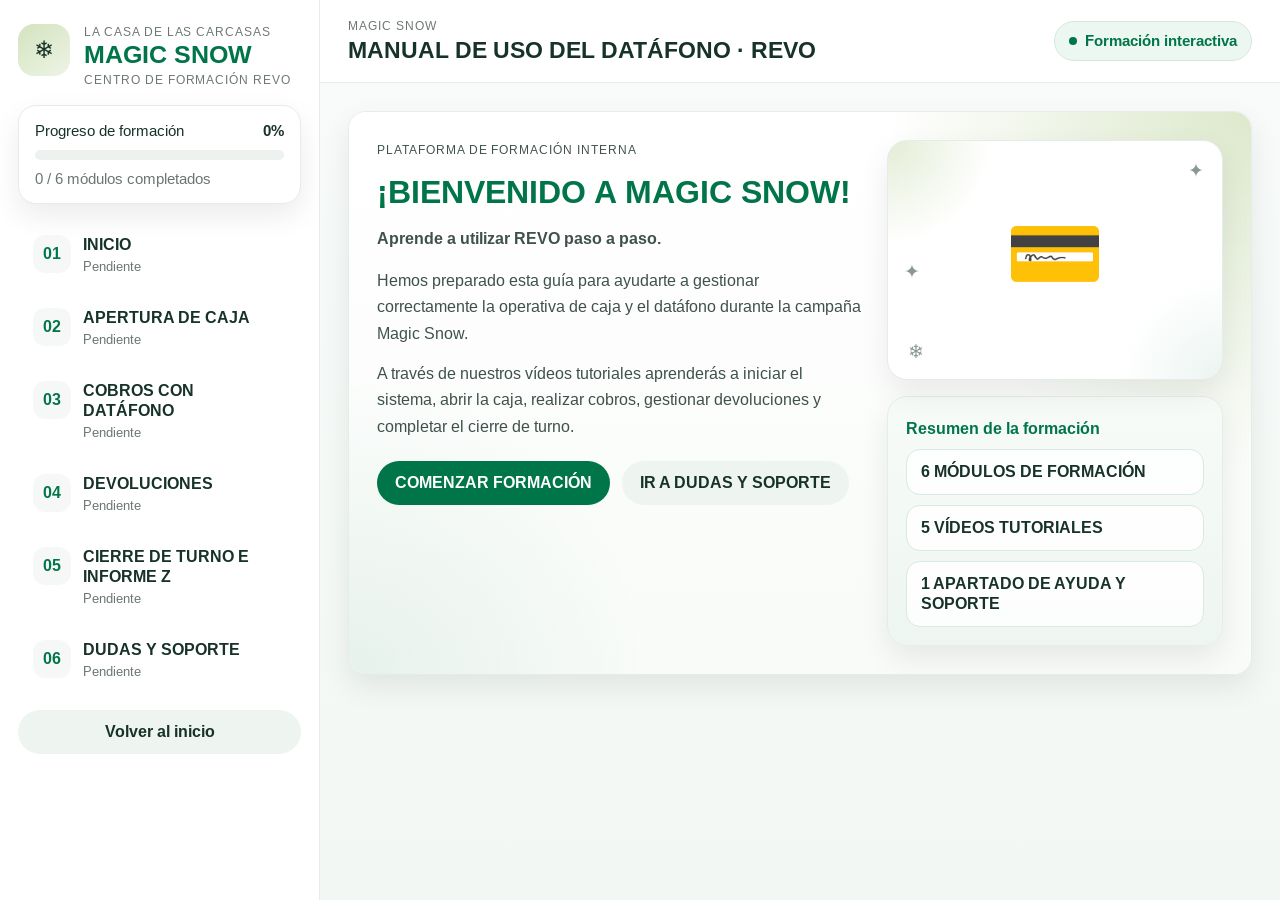
==== index.html @ 573449eb "Rename index to index.html" ====
<!DOCTYPE html>
<html lang="es">
<head>
  <meta charset="UTF-8" />
  <meta name="viewport" content="width=device-width, initial-scale=1.0" />
  <title>MAGIC SNOW · Manual REVO</title>
  <meta name="description" content="Centro de formación REVO · Magic Snow · La Casa de las Carcasas" />

  <link rel="preconnect" href="https://fonts.googleapis.com" />
  <link rel="preconnect" href="https://fonts.gstatic.com" crossorigin />
  <link
    href="https://fonts.googleapis.com/css2?family=Arimo:wght@400;500;700&display=swap"
    rel="stylesheet"
  />

  <link rel="stylesheet" href="styles.css" />
</head>
<body>
  <div class="app-shell">
    <aside class="sidebar" id="sidebar">
      <div class="sidebar-top">
        <div class="brand-mini">❄</div>
        <div class="brand-block">
          <p class="brand-overline">LA CASA DE LAS CARCASAS</p>
          <h1>MAGIC SNOW</h1>
          <p class="brand-subtitle">CENTRO DE FORMACIÓN REVO</p>
        </div>
      </div>

      <div class="sidebar-progress-card">
        <div class="progress-label-row">
          <span>Progreso de formación</span>
          <strong id="progressPercent">0%</strong>
        </div>
        <div class="progress-bar">
          <div class="progress-bar-fill" id="progressBarFill"></div>
        </div>
        <div class="progress-status">
          <span id="completedCount">0</span> / 6 módulos completados
        </div>
      </div>

      <nav class="sidebar-nav" id="sidebarNav">
        <!-- generado por JS -->
      </nav>

      <button class="sidebar-home-btn" id="sidebarHomeBtn" type="button">
        Volver al inicio
      </button>
    </aside>

    <div class="main-area">
      <header class="topbar">
        <div class="topbar-left">
          <button class="menu-toggle" id="menuToggle" type="button" aria-label="Abrir menú">
            ☰
          </button>
          <div>
            <p class="topbar-kicker">MAGIC SNOW</p>
            <h2 class="topbar-title">MANUAL DE USO DEL DATÁFONO · REVO</h2>
          </div>
        </div>

        <div class="topbar-right">
          <div class="status-pill">
            <span class="status-dot"></span>
            Formación interactiva
          </div>
        </div>
      </header>

      <main class="content-area" id="contentArea">
        <!-- generado por JS -->
      </main>
    </div>
  </div>

  <script src="content.js"></script>
  <script src="script.js"></script>
</body>
</html>
---- styles.css ----
:root {
  --green: #00754a;
  --sage: #d4e3bf;
  --white: #ffffff;
  --light-bg: #f6f8f7;
  --soft-gray: #e6ece8;
  --mid-gray: #6b7671;
  --dark: #173229;
  --success: #1f9d63;
  --shadow: 0 12px 30px rgba(0, 0, 0, 0.08);
  --radius-xl: 24px;
  --radius-lg: 18px;
  --radius-md: 14px;
  --radius-sm: 10px;
}

* {
  box-sizing: border-box;
}

html, body {
  margin: 0;
  padding: 0;
  font-family: "Arimo", sans-serif;
  background: linear-gradient(180deg, #f8fbf9 0%, #f2f7f4 100%);
  color: var(--dark);
  min-height: 100%;
}

body {
  overflow-x: hidden;
}

button,
input,
textarea {
  font: inherit;
}

button {
  cursor: pointer;
  border: none;
}

a {
  color: inherit;
}

.app-shell {
  display: grid;
  grid-template-columns: 320px 1fr;
  min-height: 100vh;
}

.sidebar {
  background: var(--white);
  border-right: 1px solid var(--soft-gray);
  padding: 24px 18px;
  display: flex;
  flex-direction: column;
  gap: 18px;
  position: sticky;
  top: 0;
  height: 100vh;
  overflow-y: auto;
  z-index: 20;
}

.sidebar-top {
  display: flex;
  gap: 14px;
  align-items: flex-start;
}

.brand-mini {
  min-width: 52px;
  height: 52px;
  border-radius: 16px;
  background: linear-gradient(145deg, var(--sage), #edf4e5);
  display: flex;
  align-items: center;
  justify-content: center;
  font-size: 24px;
}

.brand-block h1 {
  margin: 2px 0 4px;
  font-size: 1.55rem;
  line-height: 1.1;
  color: var(--green);
}

.brand-overline,
.brand-subtitle,
.topbar-kicker,
.module-number,
.card-kicker {
  text-transform: uppercase;
  letter-spacing: 0.08em;
  font-size: 0.75rem;
  color: var(--mid-gray);
  margin: 0;
}

.sidebar-progress-card,
.panel,
.welcome-card,
.support-card,
.final-card {
  background: var(--white);
  border: 1px solid var(--soft-gray);
  border-radius: var(--radius-lg);
  box-shadow: var(--shadow);
}

.sidebar-progress-card {
  padding: 16px;
}

.progress-label-row {
  display: flex;
  justify-content: space-between;
  gap: 12px;
  font-size: 0.95rem;
  margin-bottom: 10px;
}

.progress-bar {
  height: 10px;
  border-radius: 999px;
  background: #edf2ef;
  overflow: hidden;
}

.progress-bar-fill {
  height: 100%;
  width: 0%;
  background: linear-gradient(90deg, var(--green), #21a06e);
  border-radius: 999px;
  transition: width 0.35s ease;
}

.progress-status {
  margin-top: 10px;
  color: var(--mid-gray);
  font-size: 0.92rem;
}

.sidebar-nav {
  display: flex;
  flex-direction: column;
  gap: 8px;
}

.nav-item {
  width: 100%;
  text-align: left;
  background: transparent;
  border: 1px solid transparent;
  border-radius: 14px;
  padding: 12px 14px;
  transition: 0.25s ease;
  display: flex;
  gap: 12px;
  align-items: flex-start;
}

.nav-item:hover {
  background: #f4f8f5;
  border-color: var(--soft-gray);
}

.nav-item.active {
  background: #edf7f1;
  border-color: #c9dfd2;
}

.nav-index {
  min-width: 38px;
  height: 38px;
  border-radius: 12px;
  background: var(--light-bg);
  color: var(--green);
  display: flex;
  align-items: center;
  justify-content: center;
  font-weight: 700;
  position: relative;
}

.nav-item.completed .nav-index {
  background: var(--green);
  color: var(--white);
}

.nav-label {
  display: flex;
  flex-direction: column;
  gap: 3px;
}

.nav-title {
  font-weight: 700;
  color: var(--dark);
}

.nav-status {
  font-size: 0.82rem;
  color: var(--mid-gray);
}

.sidebar-home-btn,
.primary-btn,
.secondary-btn,
.complete-btn,
.contact-btn {
  border-radius: 999px;
  padding: 12px 18px;
  font-weight: 700;
  transition: 0.25s ease;
}

.sidebar-home-btn,
.secondary-btn {
  background: #eef4f0;
  color: var(--dark);
}

.sidebar-home-btn:hover,
.secondary-btn:hover {
  background: #e4ece6;
}

.primary-btn,
.complete-btn,
.contact-btn {
  background: var(--green);
  color: var(--white);
}

.primary-btn:hover,
.complete-btn:hover,
.contact-btn:hover {
  background: #005f3c;
}

.complete-btn.completed {
  background: var(--success);
}

.main-area {
  display: flex;
  flex-direction: column;
  min-width: 0;
}

.topbar {
  background: rgba(255, 255, 255, 0.86);
  backdrop-filter: blur(10px);
  border-bottom: 1px solid var(--soft-gray);
  padding: 18px 28px;
  display: flex;
  justify-content: space-between;
  gap: 20px;
  align-items: center;
  position: sticky;
  top: 0;
  z-index: 15;
}

.topbar-left {
  display: flex;
  align-items: center;
  gap: 14px;
}

.topbar-title {
  margin: 4px 0 0;
  font-size: 1.45rem;
  line-height: 1.15;
}

.status-pill {
  background: #edf7f1;
  border: 1px solid #d3e8db;
  color: var(--green);
  padding: 10px 14px;
  border-radius: 999px;
  font-size: 0.92rem;
  font-weight: 700;
  display: inline-flex;
  align-items: center;
  gap: 8px;
}

.status-dot {
  width: 8px;
  height: 8px;
  border-radius: 50%;
  background: var(--green);
}

.menu-toggle {
  display: none;
  width: 42px;
  height: 42px;
  border-radius: 12px;
  background: #edf4f0;
  font-size: 1.1rem;
}

.content-area {
  padding: 28px;
}

.welcome-card {
  overflow: hidden;
}

.welcome-hero {
  display: grid;
  grid-template-columns: 1.3fr 0.9fr;
  gap: 24px;
  padding: 28px;
  background:
    radial-gradient(circle at top right, rgba(212, 227, 191, 0.8), transparent 34%),
    radial-gradient(circle at bottom left, rgba(0, 117, 74, 0.07), transparent 28%),
    linear-gradient(180deg, #ffffff 0%, #f8fbf8 100%);
}

.welcome-content h3 {
  font-size: 2rem;
  margin: 10px 0 14px;
  color: var(--green);
}

.welcome-content p {
  color: #3f514a;
  line-height: 1.65;
  margin: 0 0 14px;
}

.welcome-actions {
  margin-top: 22px;
  display: flex;
  gap: 12px;
  flex-wrap: wrap;
}

.welcome-visual {
  display: flex;
  flex-direction: column;
  gap: 16px;
}

.device-card,
.info-card {
  border-radius: 20px;
  background: var(--white);
  border: 1px solid var(--soft-gray);
  box-shadow: var(--shadow);
  padding: 18px;
}

.device-card {
  min-height: 240px;
  position: relative;
  overflow: hidden;
  background:
    radial-gradient(circle at top left, rgba(212, 227, 191, 0.65), transparent 25%),
    radial-gradient(circle at bottom right, rgba(0, 117, 74, 0.08), transparent 25%),
    #ffffff;
}

.device-illustration {
  display: flex;
  align-items: center;
  justify-content: center;
  min-height: 190px;
  font-size: 5rem;
}

.snow-deco {
  position: absolute;
  font-size: 1.2rem;
  opacity: 0.5;
}

.snow-1 { top: 18px; right: 18px; }
.snow-2 { bottom: 16px; left: 20px; }
.snow-3 { top: 50%; left: 16px; }

.info-card {
  background: linear-gradient(180deg, #f7fbf8 0%, #eef6f1 100%);
}

.info-card h4 {
  margin: 4px 0 10px;
  color: var(--green);
}

.info-list {
  display: grid;
  gap: 10px;
}

.info-pill {
  background: rgba(255,255,255,0.85);
  border: 1px solid #dbe9df;
  border-radius: 14px;
  padding: 12px 14px;
  font-weight: 700;
}

.grid {
  display: grid;
  gap: 20px;
}

.module-layout {
  display: grid;
  gap: 20px;
}

.module-header {
  display: flex;
  justify-content: space-between;
  gap: 16px;
  flex-wrap: wrap;
  align-items: flex-start;
}

.module-title-wrap h3 {
  font-size: 1.8rem;
  margin: 8px 0 8px;
  color: var(--green);
}

.module-description {
  color: #42554d;
  line-height: 1.6;
  max-width: 900px;
  margin: 0;
}

.panel {
  padding: 20px;
}

.video-frame-wrap {
  position: relative;
  width: 100%;
  padding-top: 56.25%;
  border-radius: 18px;
  overflow: hidden;
  background: #dfe8e3;
}

.video-frame-wrap iframe {
  position: absolute;
  inset: 0;
  width: 100%;
  height: 100%;
  border: 0;
}

.panel h4 {
  margin-top: 0;
  margin-bottom: 12px;
  color: var(--green);
}

.editable-textarea,
.support-input,
.support-textarea {
  width: 100%;
  border: 1px solid #d5dfd8;
  border-radius: 14px;
  padding: 14px;
  background: #fcfdfc;
  min-height: 120px;
  resize: vertical;
  color: var(--dark);
}

.support-input {
  min-height: auto;
}

.important-box {
  background: linear-gradient(180deg, #f4fbf6 0%, #edf7f1 100%);
  border: 1px solid #d3e7db;
  border-radius: 18px;
  padding: 18px;
}

.important-box p {
  margin: 0;
  line-height: 1.6;
}

.checklist {
  display: grid;
  gap: 10px;
}

.checklist-item {
  display: flex;
  gap: 12px;
  align-items: flex-start;
  padding: 12px 14px;
  border: 1px solid #dfe6e1;
  border-radius: 14px;
  background: #fbfdfb;
}

.checklist-item input {
  margin-top: 2px;
  transform: scale(1.15);
}

.actions-row,
.nav-buttons {
  display: flex;
  gap: 12px;
  flex-wrap: wrap;
}

.faq-list {
  display: grid;
  gap: 12px;
}

.faq-item {
  border: 1px solid #dde7e1;
  border-radius: 16px;
  overflow: hidden;
  background: var(--white);
}

.faq-question {
  width: 100%;
  background: #f8fbf9;
  padding: 16px 18px;
  text-align: left;
  font-weight: 700;
  display: flex;
  justify-content: space-between;
  gap: 12px;
  align-items: center;
}

.faq-answer {
  display: none;
  padding: 0 18px 18px;
  background: var(--white);
}

.faq-answer.open {
  display: block;
}

.support-grid {
  display: grid;
  grid-template-columns: 1.1fr 1fr;
  gap: 20px;
}

.support-card {
  padding: 22px;
}

.support-card h4 {
  margin-top: 0;
  color: var(--green);
}

.support-icon {
  width: 58px;
  height: 58px;
  border-radius: 18px;
  background: #edf7f1;
  display: flex;
  align-items: center;
  justify-content: center;
  font-size: 1.4rem;
  margin-bottom: 14px;
}

.final-card {
  padding: 32px;
  text-align: center;
  background:
    radial-gradient(circle at top center, rgba(212, 227, 191, 0.7), transparent 30%),
    linear-gradient(180deg, #ffffff 0%, #f7fbf8 100%);
}

.final-card h3 {
  font-size: 2rem;
  color: var(--green);
  margin-bottom: 12px;
}

.tag-row {
  display: flex;
  gap: 10px;
  flex-wrap: wrap;
}

.tag {
  display: inline-flex;
  align-items: center;
  gap: 8px;
  border-radius: 999px;
  padding: 8px 12px;
  background: #f2f7f4;
  border: 1px solid #dce7e1;
  color: #466056;
  font-size: 0.88rem;
}

.hidden {
  display: none !important;
}

@media (max-width: 1100px) {
  .welcome-hero,
  .support-grid,
  .app-shell {
    grid-template-columns: 1fr;
  }

  .sidebar {
    position: fixed;
    left: 0;
    top: 0;
    width: 310px;
    max-width: 88vw;
    transform: translateX(-100%);
    transition: transform 0.25s ease;
    box-shadow: 10px 0 30px rgba(0,0,0,0.12);
  }

  .sidebar.open {
    transform: translateX(0);
  }

  .menu-toggle {
    display: inline-flex;
    align-items: center;
    justify-content: center;
  }

  .main-area {
    width: 100%;
  }
}

@media (max-width: 760px) {
  .topbar,
  .content-area {
    padding: 18px;
  }

  .topbar {
    align-items: flex-start;
    flex-direction: column;
  }

  .topbar-title {
    font-size: 1.2rem;
  }

  .welcome-content h3,
  .module-title-wrap h3,
  .final-card h3 {
    font-size: 1.55rem;
  }

  .panel,
  .support-card,
  .final-card {
    padding: 16px;
  }
}
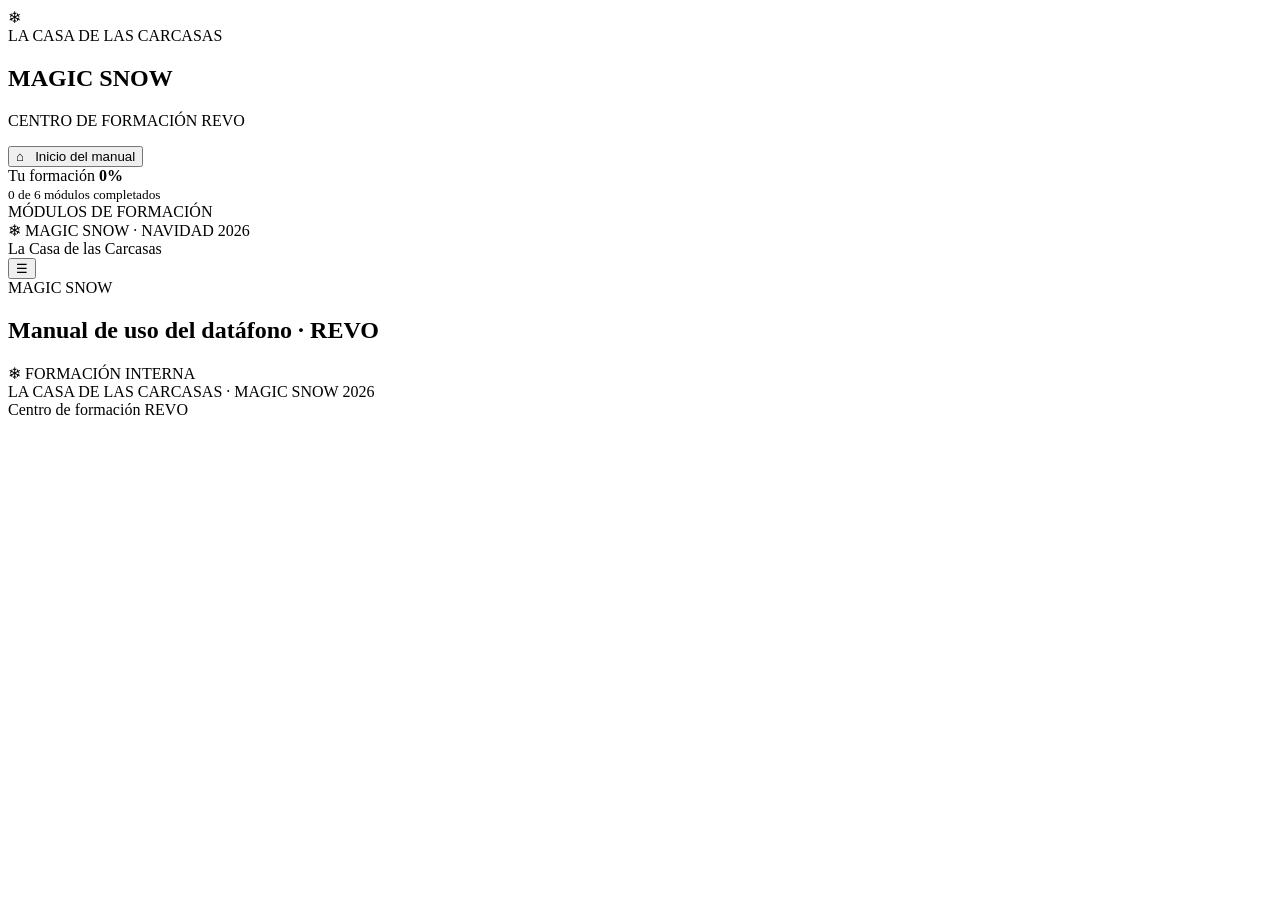
==== commit 7d93f478: "Update index.html" ====
--- a/index.html
+++ b/index.html
@@ -1,81 +1,116 @@
+
 <!DOCTYPE html>
 <html lang="es">
 <head>
-  <meta charset="UTF-8" />
-  <meta name="viewport" content="width=device-width, initial-scale=1.0" />
-  <title>MAGIC SNOW · Manual REVO</title>
-  <meta name="description" content="Centro de formación REVO · Magic Snow · La Casa de las Carcasas" />
+  <meta charset="UTF-8">
+  <meta name="viewport" content="width=device-width, initial-scale=1.0">
+  <meta name="theme-color" content="#00754A">
 
-  <link rel="preconnect" href="https://fonts.googleapis.com" />
-  <link rel="preconnect" href="https://fonts.gstatic.com" crossorigin />
-  <link
-    href="https://fonts.googleapis.com/css2?family=Arimo:wght@400;500;700&display=swap"
-    rel="stylesheet"
-  />
+  <title>MAGIC SNOW | Manual REVO</title>
 
-  <link rel="stylesheet" href="styles.css" />
+  <link rel="preconnect" href="https://fonts.googleapis.com">
+  <link rel="preconnect" href="https://fonts.gstatic.com" crossorigin>
+
+  <link href="https://fonts.googleapis.com/css2?family=Arimo:wght@400;500;600;700&display=swap" rel="stylesheet">
+
+  <link rel="stylesheet" href="styles.css?v=3">
 </head>
+
 <body>
-  <div class="app-shell">
+
+  <div class="app">
+
+    <div id="overlay" class="overlay"></div>
+
     <aside class="sidebar" id="sidebar">
-      <div class="sidebar-top">
-        <div class="brand-mini">❄</div>
-        <div class="brand-block">
-          <p class="brand-overline">LA CASA DE LAS CARCASAS</p>
-          <h1>MAGIC SNOW</h1>
-          <p class="brand-subtitle">CENTRO DE FORMACIÓN REVO</p>
-        </div>
+
+      <div class="brand">
+
+        <div class="brand-icon">❄</div>
+
+        <span class="eyebrow">
+          LA CASA DE LAS CARCASAS
+        </span>
+
+        <h1>MAGIC SNOW</h1>
+
+        <p>CENTRO DE FORMACIÓN REVO</p>
+
       </div>
 
-      <div class="sidebar-progress-card">
-        <div class="progress-label-row">
-          <span>Progreso de formación</span>
+      <button class="home-button" data-view="home">
+        ⌂ &nbsp; Inicio del manual
+      </button>
+
+      <div class="progress-card">
+
+        <div class="progress-header">
+          <span>Tu formación</span>
           <strong id="progressPercent">0%</strong>
         </div>
-        <div class="progress-bar">
-          <div class="progress-bar-fill" id="progressBarFill"></div>
+
+        <div class="progress-track">
+          <div id="progressFill"></div>
         </div>
-        <div class="progress-status">
-          <span id="completedCount">0</span> / 6 módulos completados
-        </div>
+
+        <small id="progressCount">
+          0 de 6 módulos completados
+        </small>
+
       </div>
 
-      <nav class="sidebar-nav" id="sidebarNav">
-        <!-- generado por JS -->
-      </nav>
+      <div class="menu-label">
+        MÓDULOS DE FORMACIÓN
+      </div>
 
-      <button class="sidebar-home-btn" id="sidebarHomeBtn" type="button">
-        Volver al inicio
-      </button>
+      <nav id="navigation"></nav>
+
+      <div class="sidebar-footer">
+        ❄ MAGIC SNOW · NAVIDAD 2026
+        <br>
+        La Casa de las Carcasas
+      </div>
+
     </aside>
 
-    <div class="main-area">
+    <div class="main">
+
       <header class="topbar">
-        <div class="topbar-left">
-          <button class="menu-toggle" id="menuToggle" type="button" aria-label="Abrir menú">
-            ☰
-          </button>
-          <div>
-            <p class="topbar-kicker">MAGIC SNOW</p>
-            <h2 class="topbar-title">MANUAL DE USO DEL DATÁFONO · REVO</h2>
-          </div>
+
+        <button
+          id="menuToggle"
+          class="menu-toggle"
+          aria-label="Abrir menú"
+          aria-expanded="false"
+        >
+          ☰
+        </button>
+
+        <div>
+          <span class="eyebrow">MAGIC SNOW</span>
+          <h2>Manual de uso del datáfono · REVO</h2>
         </div>
 
-        <div class="topbar-right">
-          <div class="status-pill">
-            <span class="status-dot"></span>
-            Formación interactiva
-          </div>
-        </div>
+        <span class="header-tag">
+          ❄ FORMACIÓN INTERNA
+        </span>
+
       </header>
 
-      <main class="content-area" id="contentArea">
-        <!-- generado por JS -->
-      </main>
+      <main id="content" tabindex="-1"></main>
+
+      <footer class="main-footer">
+        LA CASA DE LAS CARCASAS · MAGIC SNOW 2026
+        <br>
+        Centro de formación REVO
+      </footer>
+
     </div>
+
   </div>
 
-  <script src="content.js"></script>
-  <script src="script.js"></script>
+  <script src="content.js?v=3"></script>
+  <script src="script.js?v=3"></script>
+
 </body>
 </html>
--- a/styles.css
+++ b/styles.css
@@ -1,685 +1,585 @@
-:root {
-  --green: #00754a;
-  --sage: #d4e3bf;
-  --white: #ffffff;
-  --light-bg: #f6f8f7;
-  --soft-gray: #e6ece8;
-  --mid-gray: #6b7671;
-  --dark: #173229;
-  --success: #1f9d63;
-  --shadow: 0 12px 30px rgba(0, 0, 0, 0.08);
-  --radius-xl: 24px;
-  --radius-lg: 18px;
-  --radius-md: 14px;
-  --radius-sm: 10px;
-}
-
-* {
-  box-sizing: border-box;
-}
-
-html, body {
-  margin: 0;
-  padding: 0;
-  font-family: "Arimo", sans-serif;
-  background: linear-gradient(180deg, #f8fbf9 0%, #f2f7f4 100%);
-  color: var(--dark);
-  min-height: 100%;
-}
-
-body {
-  overflow-x: hidden;
-}
-
-button,
-input,
-textarea {
-  font: inherit;
-}
-
-button {
-  cursor: pointer;
-  border: none;
-}
-
-a {
-  color: inherit;
-}
-
-.app-shell {
-  display: grid;
-  grid-template-columns: 320px 1fr;
-  min-height: 100vh;
-}
-
-.sidebar {
-  background: var(--white);
-  border-right: 1px solid var(--soft-gray);
-  padding: 24px 18px;
-  display: flex;
-  flex-direction: column;
-  gap: 18px;
-  position: sticky;
-  top: 0;
-  height: 100vh;
-  overflow-y: auto;
-  z-index: 20;
-}
-
-.sidebar-top {
-  display: flex;
-  gap: 14px;
-  align-items: flex-start;
-}
-
-.brand-mini {
-  min-width: 52px;
-  height: 52px;
-  border-radius: 16px;
-  background: linear-gradient(145deg, var(--sage), #edf4e5);
-  display: flex;
-  align-items: center;
-  justify-content: center;
-  font-size: 24px;
-}
-
-.brand-block h1 {
-  margin: 2px 0 4px;
-  font-size: 1.55rem;
-  line-height: 1.1;
-  color: var(--green);
-}
-
-.brand-overline,
-.brand-subtitle,
-.topbar-kicker,
-.module-number,
-.card-kicker {
-  text-transform: uppercase;
-  letter-spacing: 0.08em;
-  font-size: 0.75rem;
-  color: var(--mid-gray);
-  margin: 0;
-}
-
-.sidebar-progress-card,
-.panel,
-.welcome-card,
-.support-card,
-.final-card {
-  background: var(--white);
-  border: 1px solid var(--soft-gray);
-  border-radius: var(--radius-lg);
-  box-shadow: var(--shadow);
-}
-
-.sidebar-progress-card {
-  padding: 16px;
-}
-
-.progress-label-row {
-  display: flex;
+
+/* ========================================
+   MAGIC SNOW · AMPLIACIÓN DE DISEÑO
+   ======================================== */
+
+.step-list {
+  display: grid;
+  gap: 0;
+}
+
+.step {
+  display: grid;
+  grid-template-columns: 44px 1fr;
+  gap: 16px;
+  padding: 22px 0;
+  border-bottom: 1px solid #e6ece8;
+}
+
+.step:last-child {
+  border-bottom: 0;
+}
+
+.step-number {
+  display: grid;
+  place-items: center;
+  background: #00754A;
+  color: #FFFFFF;
+  border-radius: 12px;
+  width: 44px;
+  height: 44px;
+  font-weight: 700;
+}
+
+.step h5 {
+  font-size: 1.12rem;
+  margin: 0 0 8px;
+  color: #173229;
+}
+
+.step p {
+  line-height: 1.65;
+  margin: 0 0 10px;
+  color: #42554d;
+}
+
+/* MINUTOS INTERACTIVOS DEL VÍDEO */
+
+.timestamp {
+  background: #eef4f0;
+  color: #00754A;
+  border-radius: 8px;
+  padding: 7px 12px;
+  font-size: .84rem;
+  font-weight: 700;
+  transition: .2s;
+}
+
+.timestamp:hover {
+  background: #D4E3BF;
+}
+
+.video-heading {
+  display: flex;
+  align-items: center;
   justify-content: space-between;
   gap: 12px;
-  font-size: 0.95rem;
+  margin-bottom: 16px;
+}
+
+.video-heading h4 {
+  margin: 0;
+}
+
+.video-external {
+  font-size: .85rem;
+  color: #00754A;
+  margin-bottom: 0;
+}
+
+.video-panel {
+  padding: 24px;
+}
+
+/* INFORMACIÓN IMPORTANTE */
+
+.important-box li {
+  margin: 10px 0;
+  line-height: 1.6;
+}
+
+.important-box ul {
+  padding-left: 22px;
+  margin-bottom: 0;
+}
+
+.important-box {
+  border-left: 5px solid #00754A;
+}
+
+/* CHECKLISTS */
+
+.checklist-heading {
+  display: flex;
+  align-items: center;
+  justify-content: space-between;
+  gap: 12px;
+}
+
+.checklist-heading h4 {
   margin-bottom: 10px;
 }
 
-.progress-bar {
-  height: 10px;
+#checkCount {
+  color: #00754A;
+  font-weight: 700;
+}
+
+.check-progress {
+  height: 7px;
   border-radius: 999px;
-  background: #edf2ef;
   overflow: hidden;
-}
-
-.progress-bar-fill {
+  background: #e4ece6;
+  margin-bottom: 20px;
+}
+
+#checkProgressFill {
   height: 100%;
   width: 0%;
-  background: linear-gradient(90deg, var(--green), #21a06e);
   border-radius: 999px;
-  transition: width 0.35s ease;
-}
-
-.progress-status {
-  margin-top: 10px;
-  color: var(--mid-gray);
-  font-size: 0.92rem;
-}
-
-.sidebar-nav {
+  background: #00754A;
+  transition: width .25s ease;
+}
+
+.checklist-item {
+  cursor: pointer;
+  transition: .2s ease;
+}
+
+.checklist-item:hover {
+  border-color: #00754A;
+}
+
+.checklist-item input {
+  accent-color: #00754A;
+}
+
+.checklist-item:has(input:checked) {
+  background: #f0f7ef;
+  border-color: #D4E3BF;
+}
+
+.checklist-item:has(input:checked) span {
+  text-decoration: line-through;
+  color: #597064;
+}
+
+/* FONDO INICIAL DE CAJA */
+
+.fund-highlight {
+  background: #D4E3BF;
+  border-radius: 20px;
+  padding: 28px;
+  color: #00754A;
   display: flex;
   flex-direction: column;
+  align-items: center;
+  text-align: center;
   gap: 8px;
 }
 
-.nav-item {
+.fund-highlight span {
+  font-size: .85rem;
+  letter-spacing: .1em;
+  font-weight: 700;
+}
+
+.fund-highlight strong {
+  font-size: 3rem;
+  font-weight: 700;
+}
+
+.fund-highlight p {
+  margin: 0;
+}
+
+/* TARJETAS EFECTIVO Y TARJETA */
+
+.payment-grid {
+  display: grid;
+  grid-template-columns: 1fr 1fr;
+  gap: 20px;
+}
+
+.payment-card {
+  padding: 28px;
+  border-radius: 20px;
+  display: flex;
+  flex-direction: column;
+  align-items: center;
+  text-align: center;
+}
+
+.payment-card h4 {
+  font-size: 1.35rem;
+  margin: 12px 0;
+}
+
+.payment-card p {
+  line-height: 1.6;
+  margin-bottom: 0;
+}
+
+.payment-icon {
+  font-size: 2rem;
+  font-weight: 700;
+}
+
+.cash-card {
+  background: #D4E3BF;
+  color: #00754A;
+}
+
+.card-card {
+  background: #00754A;
+  color: #FFFFFF;
+}
+
+/* SIMULADORES */
+
+.simulator-panel {
+  overflow: hidden;
+}
+
+.sim-header {
+  background: #00754A;
+  color: #FFFFFF;
+  padding: 24px;
+  border-radius: 16px;
+}
+
+.sim-header span {
+  font-size: .75rem;
+  letter-spacing: .08em;
+  color: #D4E3BF;
+}
+
+.sim-header h4 {
+  color: #FFFFFF;
+  margin: 8px 0 0;
+  font-size: 1.4rem;
+}
+
+.sim-fields {
+  display: grid;
+  grid-template-columns: 1fr 1fr;
+  gap: 16px;
+  margin: 20px 0;
+}
+
+.sim-fields label {
+  font-weight: 700;
+  font-size: .9rem;
+}
+
+.sim-fields input {
+  margin-top: 8px;
+  font-size: 1.1rem;
+  padding: 15px;
   width: 100%;
+}
+
+.cash-options {
+  display: flex;
+  flex-wrap: wrap;
+  gap: 10px;
+  margin-bottom: 18px;
+}
+
+.sim-result {
+  display: flex;
+  flex-direction: column;
+  align-items: center;
+  background: #f0f6ec;
+  border: 1px solid #D4E3BF;
+  border-radius: 16px;
+  padding: 24px;
+  color: #00754A;
+  margin: 16px 0;
+  gap: 8px;
+  text-align: center;
+}
+
+.sim-result span {
+  font-size: .8rem;
+  letter-spacing: .08em;
+  font-weight: 700;
+}
+
+.sim-result strong {
+  font-size: 2.8rem;
+  font-weight: 700;
+}
+
+.sim-result p {
+  margin: 8px 0 0;
+  font-weight: 700;
+}
+
+.sim-disclaimer {
+  color: #6b7671;
+  font-size: .8rem;
+  line-height: 1.5;
+}
+
+.fund-card {
+  display: flex;
+  justify-content: space-between;
+  align-items: center;
+  background: #eef4f0;
+  padding: 15px;
+  border-radius: 12px;
+  color: #00754A;
+  gap: 12px;
+}
+
+.fund-card span {
+  font-size: .8rem;
+  font-weight: 700;
+}
+
+.fund-card strong {
+  font-size: 1.3rem;
+}
+
+/* PREGUNTAS FRECUENTES */
+
+.faq-question {
+  cursor: pointer;
+  display: list-item;
+  line-height: 1.5;
+}
+
+.faq-question:hover {
+  background: #eef4f0;
+}
+
+.faq-item[open] {
+  border-color: #D4E3BF;
+}
+
+.faq-item[open] .faq-question {
+  background: #D4E3BF;
+  color: #00754A;
+}
+
+.faq-text {
+  padding: 16px 18px;
+  line-height: 1.65;
+  margin: 0;
+}
+
+.support-pending {
+  background: #f4f6f3;
+  padding: 14px;
+  border-radius: 10px;
+  color: #6b7671;
+  font-size: .9rem;
+}
+
+.contact-btn {
+  display: inline-block;
+  text-decoration: none;
+}
+
+/* FOTOGRAFÍA DEL DATÁFONO */
+
+.device-illustration img {
+  max-height: 280px;
+  max-width: 100%;
+  object-fit: contain;
+}
+
+.device-illustration [hidden] {
+  display: none !important;
+}
+
+/* ESTADÍSTICAS DE BIENVENIDA */
+
+.training-stats {
+  display: grid;
+  grid-template-columns: repeat(3, 1fr);
+  gap: 10px;
+}
+
+.stat-card {
+  background: #FFFFFF;
+  border: 1px solid #dbe9df;
+  border-radius: 12px;
+  padding: 16px 8px;
+  text-align: center;
+}
+
+.stat-card strong {
+  display: block;
+  font-size: 2rem;
+  color: #00754A;
+  margin-bottom: 6px;
+}
+
+.stat-card span {
+  font-size: .65rem;
+  font-weight: 700;
+  color: #42554d;
+}
+
+/* VISTA GENERAL DE LOS MÓDULOS */
+
+.module-overview {
+  margin-top: 32px;
+}
+
+.module-overview h3 {
+  color: #00754A;
+}
+
+.overview-grid {
+  display: grid;
+  grid-template-columns: repeat(3, 1fr);
+  gap: 18px;
+}
+
+.overview-card {
+  display: flex;
+  flex-direction: column;
+  align-items: flex-start;
+  gap: 14px;
+  padding: 22px;
+  border: 1px solid #e6ece8;
+  border-radius: 18px;
+  background: #FFFFFF;
   text-align: left;
-  background: transparent;
-  border: 1px solid transparent;
-  border-radius: 14px;
-  padding: 12px 14px;
-  transition: 0.25s ease;
-  display: flex;
-  gap: 12px;
-  align-items: flex-start;
-}
-
-.nav-item:hover {
-  background: #f4f8f5;
-  border-color: var(--soft-gray);
-}
-
-.nav-item.active {
-  background: #edf7f1;
-  border-color: #c9dfd2;
-}
-
-.nav-index {
-  min-width: 38px;
-  height: 38px;
+  color: #173229;
+  transition: .2s ease;
+}
+
+.overview-card:hover {
+  border-color: #00754A;
+  transform: translateY(-3px);
+  box-shadow: 0 8px 24px rgba(0,117,74,.08);
+}
+
+.overview-number {
+  display: grid;
+  place-items: center;
+  width: 44px;
+  height: 44px;
   border-radius: 12px;
-  background: var(--light-bg);
-  color: var(--green);
-  display: flex;
-  align-items: center;
-  justify-content: center;
-  font-weight: 700;
-  position: relative;
-}
-
-.nav-item.completed .nav-index {
-  background: var(--green);
-  color: var(--white);
-}
-
-.nav-label {
-  display: flex;
-  flex-direction: column;
-  gap: 3px;
-}
-
-.nav-title {
-  font-weight: 700;
-  color: var(--dark);
-}
-
-.nav-status {
-  font-size: 0.82rem;
-  color: var(--mid-gray);
-}
-
-.sidebar-home-btn,
-.primary-btn,
-.secondary-btn,
-.complete-btn,
-.contact-btn {
-  border-radius: 999px;
-  padding: 12px 18px;
-  font-weight: 700;
-  transition: 0.25s ease;
-}
-
-.sidebar-home-btn,
-.secondary-btn {
-  background: #eef4f0;
-  color: var(--dark);
-}
-
-.sidebar-home-btn:hover,
-.secondary-btn:hover {
-  background: #e4ece6;
-}
-
-.primary-btn,
-.complete-btn,
-.contact-btn {
-  background: var(--green);
-  color: var(--white);
-}
-
-.primary-btn:hover,
-.complete-btn:hover,
-.contact-btn:hover {
-  background: #005f3c;
-}
-
-.complete-btn.completed {
-  background: var(--success);
-}
-
-.main-area {
-  display: flex;
-  flex-direction: column;
-  min-width: 0;
-}
-
-.topbar {
-  background: rgba(255, 255, 255, 0.86);
-  backdrop-filter: blur(10px);
-  border-bottom: 1px solid var(--soft-gray);
-  padding: 18px 28px;
-  display: flex;
-  justify-content: space-between;
-  gap: 20px;
-  align-items: center;
-  position: sticky;
-  top: 0;
-  z-index: 15;
-}
-
-.topbar-left {
-  display: flex;
-  align-items: center;
-  gap: 14px;
-}
-
-.topbar-title {
-  margin: 4px 0 0;
-  font-size: 1.45rem;
-  line-height: 1.15;
-}
-
-.status-pill {
-  background: #edf7f1;
-  border: 1px solid #d3e8db;
-  color: var(--green);
-  padding: 10px 14px;
-  border-radius: 999px;
-  font-size: 0.92rem;
-  font-weight: 700;
-  display: inline-flex;
-  align-items: center;
-  gap: 8px;
-}
-
-.status-dot {
-  width: 8px;
-  height: 8px;
-  border-radius: 50%;
-  background: var(--green);
-}
-
-.menu-toggle {
-  display: none;
-  width: 42px;
-  height: 42px;
-  border-radius: 12px;
-  background: #edf4f0;
+  background: #D4E3BF;
+  color: #00754A;
   font-size: 1.1rem;
-}
-
-.content-area {
-  padding: 28px;
-}
-
-.welcome-card {
-  overflow: hidden;
-}
-
-.welcome-hero {
-  display: grid;
-  grid-template-columns: 1.3fr 0.9fr;
-  gap: 24px;
-  padding: 28px;
-  background:
-    radial-gradient(circle at top right, rgba(212, 227, 191, 0.8), transparent 34%),
-    radial-gradient(circle at bottom left, rgba(0, 117, 74, 0.07), transparent 28%),
-    linear-gradient(180deg, #ffffff 0%, #f8fbf8 100%);
-}
-
-.welcome-content h3 {
-  font-size: 2rem;
-  margin: 10px 0 14px;
-  color: var(--green);
-}
-
-.welcome-content p {
-  color: #3f514a;
-  line-height: 1.65;
-  margin: 0 0 14px;
-}
-
-.welcome-actions {
-  margin-top: 22px;
-  display: flex;
-  gap: 12px;
-  flex-wrap: wrap;
-}
-
-.welcome-visual {
-  display: flex;
-  flex-direction: column;
-  gap: 16px;
-}
-
-.device-card,
-.info-card {
-  border-radius: 20px;
-  background: var(--white);
-  border: 1px solid var(--soft-gray);
-  box-shadow: var(--shadow);
-  padding: 18px;
-}
-
-.device-card {
-  min-height: 240px;
-  position: relative;
-  overflow: hidden;
-  background:
-    radial-gradient(circle at top left, rgba(212, 227, 191, 0.65), transparent 25%),
-    radial-gradient(circle at bottom right, rgba(0, 117, 74, 0.08), transparent 25%),
-    #ffffff;
-}
-
-.device-illustration {
-  display: flex;
-  align-items: center;
-  justify-content: center;
-  min-height: 190px;
-  font-size: 5rem;
-}
-
-.snow-deco {
-  position: absolute;
-  font-size: 1.2rem;
-  opacity: 0.5;
-}
-
-.snow-1 { top: 18px; right: 18px; }
-.snow-2 { bottom: 16px; left: 20px; }
-.snow-3 { top: 50%; left: 16px; }
-
-.info-card {
-  background: linear-gradient(180deg, #f7fbf8 0%, #eef6f1 100%);
-}
-
-.info-card h4 {
-  margin: 4px 0 10px;
-  color: var(--green);
-}
-
-.info-list {
-  display: grid;
-  gap: 10px;
-}
-
-.info-pill {
-  background: rgba(255,255,255,0.85);
-  border: 1px solid #dbe9df;
-  border-radius: 14px;
-  padding: 12px 14px;
-  font-weight: 700;
-}
-
-.grid {
-  display: grid;
-  gap: 20px;
-}
-
-.module-layout {
-  display: grid;
-  gap: 20px;
-}
-
-.module-header {
-  display: flex;
-  justify-content: space-between;
-  gap: 16px;
-  flex-wrap: wrap;
-  align-items: flex-start;
-}
-
-.module-title-wrap h3 {
-  font-size: 1.8rem;
-  margin: 8px 0 8px;
-  color: var(--green);
-}
-
-.module-description {
-  color: #42554d;
-  line-height: 1.6;
-  max-width: 900px;
-  margin: 0;
-}
-
-.panel {
-  padding: 20px;
-}
-
-.video-frame-wrap {
-  position: relative;
-  width: 100%;
-  padding-top: 56.25%;
-  border-radius: 18px;
-  overflow: hidden;
-  background: #dfe8e3;
-}
-
-.video-frame-wrap iframe {
-  position: absolute;
-  inset: 0;
-  width: 100%;
-  height: 100%;
-  border: 0;
-}
-
-.panel h4 {
-  margin-top: 0;
-  margin-bottom: 12px;
-  color: var(--green);
-}
-
-.editable-textarea,
-.support-input,
-.support-textarea {
-  width: 100%;
-  border: 1px solid #d5dfd8;
-  border-radius: 14px;
-  padding: 14px;
-  background: #fcfdfc;
-  min-height: 120px;
-  resize: vertical;
-  color: var(--dark);
-}
-
-.support-input {
-  min-height: auto;
-}
-
-.important-box {
-  background: linear-gradient(180deg, #f4fbf6 0%, #edf7f1 100%);
-  border: 1px solid #d3e7db;
-  border-radius: 18px;
-  padding: 18px;
-}
-
-.important-box p {
+  font-weight: 700;
+}
+
+.overview-card strong {
+  font-size: .95rem;
+}
+
+.overview-card p {
   margin: 0;
   line-height: 1.6;
-}
-
-.checklist {
-  display: grid;
-  gap: 10px;
-}
-
-.checklist-item {
-  display: flex;
-  gap: 12px;
-  align-items: flex-start;
-  padding: 12px 14px;
-  border: 1px solid #dfe6e1;
-  border-radius: 14px;
-  background: #fbfdfb;
-}
-
-.checklist-item input {
-  margin-top: 2px;
-  transform: scale(1.15);
-}
-
-.actions-row,
-.nav-buttons {
-  display: flex;
-  gap: 12px;
+  color: #6b7671;
+  font-size: .88rem;
+}
+
+.overview-link {
+  margin-top: auto;
+  color: #00754A;
+  font-size: .85rem;
+  font-weight: 700;
+}
+
+/* FINALIZACIÓN DEL MÓDULO */
+
+.complete-panel {
+  display: flex;
+  justify-content: space-between;
+  align-items: center;
+  gap: 20px;
   flex-wrap: wrap;
 }
 
-.faq-list {
-  display: grid;
-  gap: 12px;
-}
-
-.faq-item {
-  border: 1px solid #dde7e1;
-  border-radius: 16px;
-  overflow: hidden;
-  background: var(--white);
-}
-
-.faq-question {
-  width: 100%;
-  background: #f8fbf9;
-  padding: 16px 18px;
-  text-align: left;
-  font-weight: 700;
-  display: flex;
-  justify-content: space-between;
-  gap: 12px;
-  align-items: center;
-}
-
-.faq-answer {
-  display: none;
-  padding: 0 18px 18px;
-  background: var(--white);
-}
-
-.faq-answer.open {
-  display: block;
-}
-
-.support-grid {
-  display: grid;
-  grid-template-columns: 1.1fr 1fr;
-  gap: 20px;
-}
-
-.support-card {
-  padding: 22px;
-}
-
-.support-card h4 {
-  margin-top: 0;
-  color: var(--green);
-}
-
-.support-icon {
-  width: 58px;
-  height: 58px;
-  border-radius: 18px;
-  background: #edf7f1;
-  display: flex;
-  align-items: center;
-  justify-content: center;
-  font-size: 1.4rem;
-  margin-bottom: 14px;
+.complete-panel p {
+  color: #6b7671;
+  font-size: .9rem;
+  margin-bottom: 0;
+}
+
+.finish-icon {
+  display: grid;
+  place-items: center;
+  width: 90px;
+  height: 90px;
+  background: #D4E3BF;
+  color: #00754A;
+  border-radius: 50%;
+  font-size: 3rem;
+  margin: 0 auto 24px;
 }
 
 .final-card {
-  padding: 32px;
-  text-align: center;
-  background:
-    radial-gradient(circle at top center, rgba(212, 227, 191, 0.7), transparent 30%),
-    linear-gradient(180deg, #ffffff 0%, #f7fbf8 100%);
-}
-
-.final-card h3 {
-  font-size: 2rem;
-  color: var(--green);
-  margin-bottom: 12px;
-}
-
-.tag-row {
-  display: flex;
-  gap: 10px;
-  flex-wrap: wrap;
-}
-
-.tag {
-  display: inline-flex;
-  align-items: center;
-  gap: 8px;
-  border-radius: 999px;
-  padding: 8px 12px;
-  background: #f2f7f4;
-  border: 1px solid #dce7e1;
-  color: #466056;
-  font-size: 0.88rem;
-}
-
-.hidden {
-  display: none !important;
-}
-
-@media (max-width: 1100px) {
-  .welcome-hero,
-  .support-grid,
-  .app-shell {
+  margin-top: 20px;
+  padding: 48px 24px;
+}
+
+.final-progress {
+  color: #00754A;
+  font-weight: 700;
+  margin: 24px 0;
+}
+
+/* ACCESIBILIDAD */
+
+button:focus-visible,
+a:focus-visible,
+summary:focus-visible,
+input:focus-visible {
+  outline: 3px solid #00754A;
+  outline-offset: 3px;
+}
+
+/* RESPONSIVE */
+
+@media (max-width: 1000px) {
+
+  .overview-grid {
+    grid-template-columns: repeat(2, 1fr);
+  }
+
+}
+
+@media (max-width: 600px) {
+
+  .sim-fields,
+  .payment-grid,
+  .overview-grid {
     grid-template-columns: 1fr;
   }
 
-  .sidebar {
-    position: fixed;
-    left: 0;
-    top: 0;
-    width: 310px;
-    max-width: 88vw;
-    transform: translateX(-100%);
-    transition: transform 0.25s ease;
-    box-shadow: 10px 0 30px rgba(0,0,0,0.12);
-  }
-
-  .sidebar.open {
-    transform: translateX(0);
-  }
-
-  .menu-toggle {
-    display: inline-flex;
-    align-items: center;
-    justify-content: center;
-  }
-
-  .main-area {
+  .step {
+    gap: 12px;
+    grid-template-columns: 36px 1fr;
+  }
+
+  .step-number {
+    width: 36px;
+    height: 36px;
+  }
+
+  .step h5 {
+    font-size: 1rem;
+  }
+
+  .video-panel {
+    padding: 16px;
+  }
+
+  .complete-panel {
+    align-items: stretch;
+    flex-direction: column;
+  }
+
+  .complete-panel button {
     width: 100%;
   }
-}
-
-@media (max-width: 760px) {
-  .topbar,
-  .content-area {
-    padding: 18px;
-  }
-
-  .topbar {
-    align-items: flex-start;
-    flex-direction: column;
-  }
-
-  .topbar-title {
-    font-size: 1.2rem;
-  }
-
-  .welcome-content h3,
-  .module-title-wrap h3,
-  .final-card h3 {
-    font-size: 1.55rem;
-  }
-
-  .panel,
-  .support-card,
-  .final-card {
-    padding: 16px;
-  }
-}
+
+  .fund-highlight strong,
+  .sim-result strong {
+    font-size: 2.3rem;
+  }
+
+  .nav-buttons button {
+    flex: 1;
+  }
+
+}
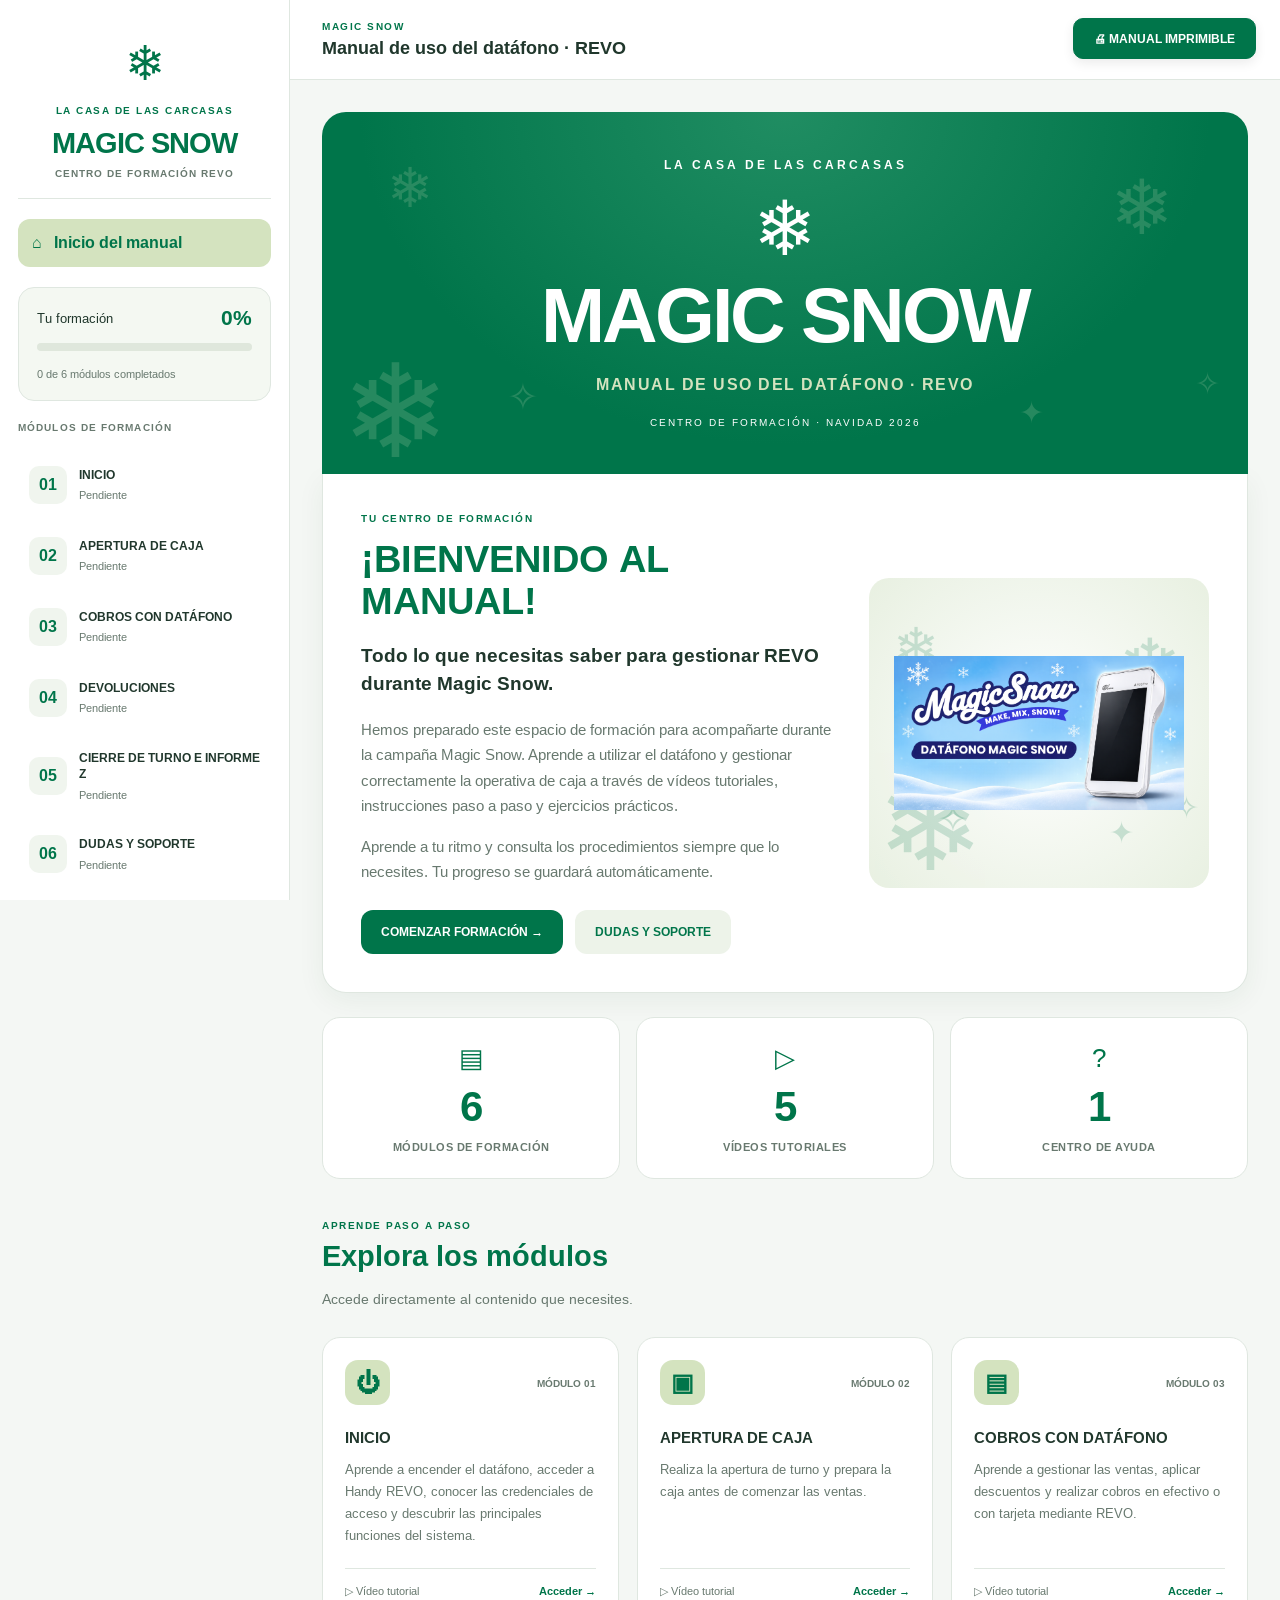
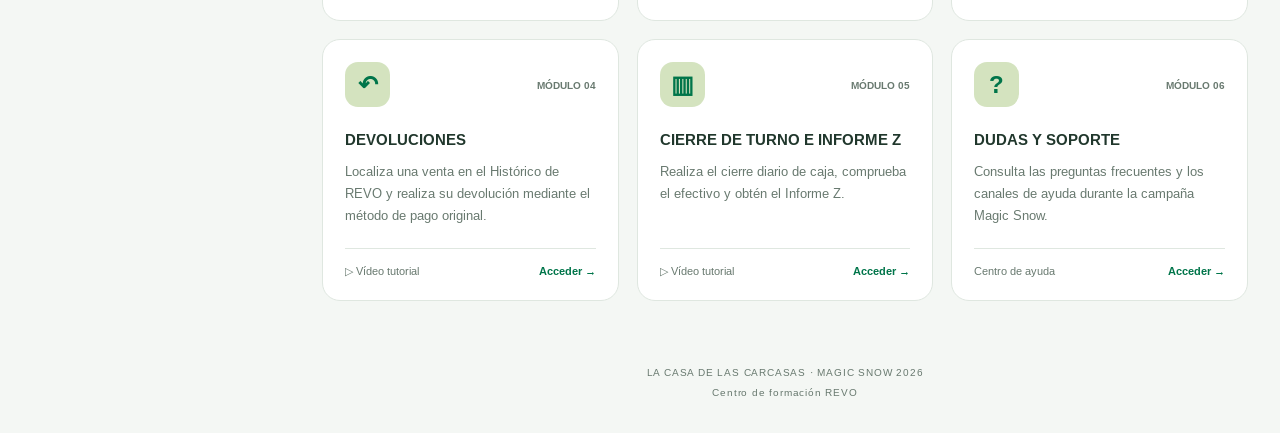
==== commit 7f373d10: "Update index.html" ====
--- a/index.html
+++ b/index.html
@@ -111,6 +111,58 @@
 
   <script src="content.js?v=3"></script>
   <script src="script.js?v=3"></script>
+<!-- BOTÓN MANUAL IMPRIMIBLE -->
 
+<a href="./manual.html"
+   class="print-manual-button"
+   target="_blank"
+   rel="noopener">
+
+  🖨 MANUAL IMPRIMIBLE
+
+</a>
+
+<style>
+
+.print-manual-button {
+  position: fixed;
+  top: 18px;
+  right: 24px;
+  z-index: 999;
+  display: inline-flex;
+  align-items: center;
+  justify-content: center;
+  gap: 8px;
+  padding: 12px 20px;
+  background: #00754A;
+  color: #FFFFFF;
+  border: 1px solid #00754A;
+  border-radius: 10px;
+  font-family: Arimo, Arial, sans-serif;
+  font-size: 12px;
+  font-weight: 700;
+  text-decoration: none;
+  box-shadow: 0 4px 12px #00000015;
+  transition: all .2s ease;
+}
+
+.print-manual-button:hover {
+  background: #D4E3BF;
+  color: #00754A;
+}
+
+@media (max-width: 768px) {
+
+  .print-manual-button {
+    top: auto;
+    bottom: 20px;
+    right: 16px;
+    font-size: 11px;
+    padding: 12px 16px;
+  }
+
+}
+
+</style>
 </body>
 </html>
--- a/styles.css
+++ b/styles.css
@@ -1,585 +1,1512 @@
-
-/* ========================================
-   MAGIC SNOW · AMPLIACIÓN DE DISEÑO
-   ======================================== */
-
-.step-list {
-  display: grid;
-  gap: 0;
-}
-
-.step {
-  display: grid;
-  grid-template-columns: 44px 1fr;
-  gap: 16px;
-  padding: 22px 0;
-  border-bottom: 1px solid #e6ece8;
-}
-
-.step:last-child {
-  border-bottom: 0;
-}
-
-.step-number {
-  display: grid;
-  place-items: center;
-  background: #00754A;
-  color: #FFFFFF;
-  border-radius: 12px;
-  width: 44px;
-  height: 44px;
-  font-weight: 700;
-}
-
-.step h5 {
-  font-size: 1.12rem;
-  margin: 0 0 8px;
-  color: #173229;
-}
-
-.step p {
-  line-height: 1.65;
-  margin: 0 0 10px;
-  color: #42554d;
-}
-
-/* MINUTOS INTERACTIVOS DEL VÍDEO */
-
-.timestamp {
-  background: #eef4f0;
-  color: #00754A;
-  border-radius: 8px;
-  padding: 7px 12px;
-  font-size: .84rem;
-  font-weight: 700;
-  transition: .2s;
-}
-
-.timestamp:hover {
-  background: #D4E3BF;
-}
-
-.video-heading {
-  display: flex;
-  align-items: center;
-  justify-content: space-between;
-  gap: 12px;
-  margin-bottom: 16px;
-}
-
-.video-heading h4 {
+:root {
+
+  --green: #00754A;
+  --green-dark: #005437;
+  --sage: #D4E3BF;
+  --white: #FFFFFF;
+  --background: #F4F7F4;
+  --border: #DFE7E0;
+  --text: #20372C;
+  --muted: #68796F;
+  --radius: 20px;
+  --shadow: 0 8px 28px rgba(20, 60, 40, .06);
+
+}
+
+* {
+  box-sizing: border-box;
+}
+
+html {
+  scroll-behavior: smooth;
+}
+
+body {
   margin: 0;
-}
-
-.video-external {
-  font-size: .85rem;
-  color: #00754A;
-  margin-bottom: 0;
-}
-
-.video-panel {
-  padding: 24px;
-}
-
-/* INFORMACIÓN IMPORTANTE */
-
-.important-box li {
-  margin: 10px 0;
-  line-height: 1.6;
-}
-
-.important-box ul {
-  padding-left: 22px;
-  margin-bottom: 0;
-}
-
-.important-box {
-  border-left: 5px solid #00754A;
-}
-
-/* CHECKLISTS */
-
-.checklist-heading {
-  display: flex;
-  align-items: center;
-  justify-content: space-between;
-  gap: 12px;
-}
-
-.checklist-heading h4 {
-  margin-bottom: 10px;
-}
-
-#checkCount {
-  color: #00754A;
-  font-weight: 700;
-}
-
-.check-progress {
-  height: 7px;
-  border-radius: 999px;
-  overflow: hidden;
-  background: #e4ece6;
-  margin-bottom: 20px;
-}
-
-#checkProgressFill {
-  height: 100%;
-  width: 0%;
-  border-radius: 999px;
-  background: #00754A;
-  transition: width .25s ease;
-}
-
-.checklist-item {
+  background: var(--background);
+  font-family: "Arimo", Arial, sans-serif;
+  color: var(--text);
+  font-weight: 500;
+}
+
+button,
+input {
+  font: inherit;
+}
+
+button,
+a,
+summary {
+  -webkit-tap-highlight-color: transparent;
+}
+
+button {
   cursor: pointer;
+}
+
+button,
+a {
   transition: .2s ease;
 }
-
-.checklist-item:hover {
-  border-color: #00754A;
-}
-
-.checklist-item input {
-  accent-color: #00754A;
-}
-
-.checklist-item:has(input:checked) {
-  background: #f0f7ef;
-  border-color: #D4E3BF;
-}
-
-.checklist-item:has(input:checked) span {
-  text-decoration: line-through;
-  color: #597064;
-}
-
-/* FONDO INICIAL DE CAJA */
-
-.fund-highlight {
-  background: #D4E3BF;
-  border-radius: 20px;
-  padding: 28px;
-  color: #00754A;
-  display: flex;
-  flex-direction: column;
-  align-items: center;
-  text-align: center;
-  gap: 8px;
-}
-
-.fund-highlight span {
-  font-size: .85rem;
-  letter-spacing: .1em;
-  font-weight: 700;
-}
-
-.fund-highlight strong {
-  font-size: 3rem;
-  font-weight: 700;
-}
-
-.fund-highlight p {
-  margin: 0;
-}
-
-/* TARJETAS EFECTIVO Y TARJETA */
-
-.payment-grid {
-  display: grid;
-  grid-template-columns: 1fr 1fr;
-  gap: 20px;
-}
-
-.payment-card {
-  padding: 28px;
-  border-radius: 20px;
-  display: flex;
-  flex-direction: column;
-  align-items: center;
-  text-align: center;
-}
-
-.payment-card h4 {
-  font-size: 1.35rem;
-  margin: 12px 0;
-}
-
-.payment-card p {
-  line-height: 1.6;
-  margin-bottom: 0;
-}
-
-.payment-icon {
-  font-size: 2rem;
-  font-weight: 700;
-}
-
-.cash-card {
-  background: #D4E3BF;
-  color: #00754A;
-}
-
-.card-card {
-  background: #00754A;
-  color: #FFFFFF;
-}
-
-/* SIMULADORES */
-
-.simulator-panel {
-  overflow: hidden;
-}
-
-.sim-header {
-  background: #00754A;
-  color: #FFFFFF;
-  padding: 24px;
-  border-radius: 16px;
-}
-
-.sim-header span {
-  font-size: .75rem;
-  letter-spacing: .08em;
-  color: #D4E3BF;
-}
-
-.sim-header h4 {
-  color: #FFFFFF;
-  margin: 8px 0 0;
-  font-size: 1.4rem;
-}
-
-.sim-fields {
-  display: grid;
-  grid-template-columns: 1fr 1fr;
-  gap: 16px;
-  margin: 20px 0;
-}
-
-.sim-fields label {
-  font-weight: 700;
-  font-size: .9rem;
-}
-
-.sim-fields input {
-  margin-top: 8px;
-  font-size: 1.1rem;
-  padding: 15px;
-  width: 100%;
-}
-
-.cash-options {
-  display: flex;
-  flex-wrap: wrap;
-  gap: 10px;
-  margin-bottom: 18px;
-}
-
-.sim-result {
-  display: flex;
-  flex-direction: column;
-  align-items: center;
-  background: #f0f6ec;
-  border: 1px solid #D4E3BF;
-  border-radius: 16px;
-  padding: 24px;
-  color: #00754A;
-  margin: 16px 0;
-  gap: 8px;
-  text-align: center;
-}
-
-.sim-result span {
-  font-size: .8rem;
-  letter-spacing: .08em;
-  font-weight: 700;
-}
-
-.sim-result strong {
-  font-size: 2.8rem;
-  font-weight: 700;
-}
-
-.sim-result p {
-  margin: 8px 0 0;
-  font-weight: 700;
-}
-
-.sim-disclaimer {
-  color: #6b7671;
-  font-size: .8rem;
-  line-height: 1.5;
-}
-
-.fund-card {
-  display: flex;
-  justify-content: space-between;
-  align-items: center;
-  background: #eef4f0;
-  padding: 15px;
-  border-radius: 12px;
-  color: #00754A;
-  gap: 12px;
-}
-
-.fund-card span {
-  font-size: .8rem;
-  font-weight: 700;
-}
-
-.fund-card strong {
-  font-size: 1.3rem;
-}
-
-/* PREGUNTAS FRECUENTES */
-
-.faq-question {
-  cursor: pointer;
-  display: list-item;
-  line-height: 1.5;
-}
-
-.faq-question:hover {
-  background: #eef4f0;
-}
-
-.faq-item[open] {
-  border-color: #D4E3BF;
-}
-
-.faq-item[open] .faq-question {
-  background: #D4E3BF;
-  color: #00754A;
-}
-
-.faq-text {
-  padding: 16px 18px;
-  line-height: 1.65;
-  margin: 0;
-}
-
-.support-pending {
-  background: #f4f6f3;
-  padding: 14px;
-  border-radius: 10px;
-  color: #6b7671;
-  font-size: .9rem;
-}
-
-.contact-btn {
-  display: inline-block;
-  text-decoration: none;
-}
-
-/* FOTOGRAFÍA DEL DATÁFONO */
-
-.device-illustration img {
-  max-height: 280px;
-  max-width: 100%;
-  object-fit: contain;
-}
-
-.device-illustration [hidden] {
-  display: none !important;
-}
-
-/* ESTADÍSTICAS DE BIENVENIDA */
-
-.training-stats {
-  display: grid;
-  grid-template-columns: repeat(3, 1fr);
-  gap: 10px;
-}
-
-.stat-card {
-  background: #FFFFFF;
-  border: 1px solid #dbe9df;
-  border-radius: 12px;
-  padding: 16px 8px;
-  text-align: center;
-}
-
-.stat-card strong {
-  display: block;
-  font-size: 2rem;
-  color: #00754A;
-  margin-bottom: 6px;
-}
-
-.stat-card span {
-  font-size: .65rem;
-  font-weight: 700;
-  color: #42554d;
-}
-
-/* VISTA GENERAL DE LOS MÓDULOS */
-
-.module-overview {
-  margin-top: 32px;
-}
-
-.module-overview h3 {
-  color: #00754A;
-}
-
-.overview-grid {
-  display: grid;
-  grid-template-columns: repeat(3, 1fr);
-  gap: 18px;
-}
-
-.overview-card {
-  display: flex;
-  flex-direction: column;
-  align-items: flex-start;
-  gap: 14px;
-  padding: 22px;
-  border: 1px solid #e6ece8;
-  border-radius: 18px;
-  background: #FFFFFF;
-  text-align: left;
-  color: #173229;
-  transition: .2s ease;
-}
-
-.overview-card:hover {
-  border-color: #00754A;
-  transform: translateY(-3px);
-  box-shadow: 0 8px 24px rgba(0,117,74,.08);
-}
-
-.overview-number {
-  display: grid;
-  place-items: center;
-  width: 44px;
-  height: 44px;
-  border-radius: 12px;
-  background: #D4E3BF;
-  color: #00754A;
-  font-size: 1.1rem;
-  font-weight: 700;
-}
-
-.overview-card strong {
-  font-size: .95rem;
-}
-
-.overview-card p {
-  margin: 0;
-  line-height: 1.6;
-  color: #6b7671;
-  font-size: .88rem;
-}
-
-.overview-link {
-  margin-top: auto;
-  color: #00754A;
-  font-size: .85rem;
-  font-weight: 700;
-}
-
-/* FINALIZACIÓN DEL MÓDULO */
-
-.complete-panel {
-  display: flex;
-  justify-content: space-between;
-  align-items: center;
-  gap: 20px;
-  flex-wrap: wrap;
-}
-
-.complete-panel p {
-  color: #6b7671;
-  font-size: .9rem;
-  margin-bottom: 0;
-}
-
-.finish-icon {
-  display: grid;
-  place-items: center;
-  width: 90px;
-  height: 90px;
-  background: #D4E3BF;
-  color: #00754A;
-  border-radius: 50%;
-  font-size: 3rem;
-  margin: 0 auto 24px;
-}
-
-.final-card {
-  margin-top: 20px;
-  padding: 48px 24px;
-}
-
-.final-progress {
-  color: #00754A;
-  font-weight: 700;
-  margin: 24px 0;
-}
-
-/* ACCESIBILIDAD */
 
 button:focus-visible,
 a:focus-visible,
 summary:focus-visible,
 input:focus-visible {
-  outline: 3px solid #00754A;
-  outline-offset: 3px;
-}
-
-/* RESPONSIVE */
-
-@media (max-width: 1000px) {
-
-  .overview-grid {
-    grid-template-columns: repeat(2, 1fr);
-  }
-
-}
+  outline: 3px solid var(--green);
+  outline-offset: 4px;
+}
+
+button {
+  border: none;
+}
+
+[hidden] {
+  display: none !important;
+}
+
+p {
+  line-height: 1.7;
+}
+
+h1,
+h2,
+h3,
+h4 {
+  font-weight: 700;
+}
+
+a {
+  color: var(--green);
+}
+
+.app {
+  display: grid;
+  grid-template-columns: 290px minmax(0, 1fr);
+  min-height: 100vh;
+}
+
+/* =========================
+   MENÚ LATERAL
+   ========================= */
+
+.sidebar {
+  background: var(--white);
+  border-right: 1px solid var(--border);
+  height: 100vh;
+  position: sticky;
+  top: 0;
+  padding: 24px 18px;
+  overflow-y: auto;
+  display: flex;
+  flex-direction: column;
+  gap: 20px;
+  z-index: 50;
+}
+
+.brand {
+  text-align: center;
+  padding: 10px 0 16px;
+  border-bottom: 1px solid var(--border);
+}
+
+.brand-icon {
+  font-size: 48px;
+  color: var(--green);
+  line-height: 1.2;
+  margin-bottom: 12px;
+}
+
+.eyebrow {
+  display: block;
+  font-size: 10px;
+  font-weight: 700;
+  letter-spacing: 1.5px;
+  text-transform: uppercase;
+  color: var(--green);
+}
+
+.brand h1 {
+  font-size: 29px;
+  color: var(--green);
+  margin: 10px 0 4px;
+  letter-spacing: -1px;
+}
+
+.brand p {
+  font-size: 10px;
+  font-weight: 700;
+  letter-spacing: 1px;
+  color: var(--muted);
+  margin: 0;
+}
+
+.home-button {
+  background: #F2F6F1;
+  padding: 14px;
+  color: var(--green);
+  text-align: left;
+  border-radius: 12px;
+  font-weight: 700;
+}
+
+.home-button.active,
+.home-button:hover {
+  background: var(--sage);
+}
+
+.progress-card {
+  padding: 18px;
+  background: #F4F8F2;
+  border: 1px solid var(--border);
+  border-radius: 16px;
+}
+
+.progress-header {
+  display: flex;
+  justify-content: space-between;
+  align-items: center;
+  font-size: 13px;
+}
+
+.progress-header strong {
+  font-size: 21px;
+  color: var(--green);
+}
+
+.progress-track,
+.check-track {
+  height: 8px;
+  overflow: hidden;
+  border-radius: 100px;
+  background: #DFE7DC;
+  margin: 12px 0;
+}
+
+#progressFill,
+#checkFill {
+  width: 0%;
+  height: 100%;
+  border-radius: 100px;
+  background: var(--green);
+  transition: width .3s ease;
+}
+
+.progress-card small {
+  font-size: 11px;
+  color: var(--muted);
+}
+
+.menu-label {
+  font-size: 10px;
+  letter-spacing: 1.1px;
+  color: var(--muted);
+  font-weight: 700;
+}
+
+#navigation {
+  display: grid;
+  gap: 7px;
+}
+
+.nav-item {
+  padding: 12px 10px;
+  display: flex;
+  align-items: center;
+  gap: 12px;
+  border: 1px solid transparent;
+  background: transparent;
+  border-radius: 12px;
+  color: var(--text);
+  text-align: left;
+}
+
+.nav-item:hover {
+  background: #F5F8F4;
+}
+
+.nav-item.active {
+  background: #E8F1E3;
+  border-color: #CBDDC4;
+}
+
+.nav-number {
+  flex-shrink: 0;
+  display: grid;
+  place-items: center;
+  width: 38px;
+  height: 38px;
+  background: #F0F5EE;
+  border-radius: 10px;
+  color: var(--green);
+  font-weight: 700;
+}
+
+.nav-item.completed .nav-number {
+  background: var(--green);
+  color: var(--white);
+}
+
+.nav-info {
+  display: flex;
+  flex-direction: column;
+  gap: 5px;
+}
+
+.nav-info strong {
+  font-size: 12px;
+  line-height: 1.4;
+}
+
+.nav-info small {
+  font-size: 11px;
+  color: var(--muted);
+}
+
+.sidebar-footer {
+  margin-top: auto;
+  text-align: center;
+  font-size: 10px;
+  color: var(--muted);
+  line-height: 1.9;
+  padding: 20px 0 0;
+  border-top: 1px solid var(--border);
+}
+
+/* =========================
+   CABECERA
+   ========================= */
+
+.main {
+  min-width: 0;
+}
+
+.topbar {
+  display: flex;
+  align-items: center;
+  gap: 16px;
+  padding: 20px 32px;
+  background: var(--white);
+  border-bottom: 1px solid var(--border);
+  position: sticky;
+  top: 0;
+  z-index: 20;
+}
+
+.topbar h2 {
+  font-size: 18px;
+  margin: 5px 0 0;
+  color: var(--text);
+}
+
+.header-tag {
+  margin-left: auto;
+  background: #EFF5EB;
+  color: var(--green);
+  padding: 10px 16px;
+  border-radius: 100px;
+  font-size: 10px;
+  font-weight: 700;
+  white-space: nowrap;
+}
+
+.menu-toggle {
+  display: none;
+  width: 42px;
+  height: 42px;
+  border-radius: 10px;
+  background: #EAF2E5;
+  color: var(--green);
+  font-size: 22px;
+}
+
+#content {
+  padding: 32px;
+  max-width: 1400px;
+  margin: auto;
+  outline: none;
+  min-height: 80vh;
+}
+
+.main-footer {
+  font-size: 10px;
+  color: var(--muted);
+  text-align: center;
+  letter-spacing: .8px;
+  line-height: 2;
+  padding: 30px;
+}
+
+/* =========================
+   PORTADA MAGIC SNOW
+   ========================= */
+
+.welcome-banner {
+  position: relative;
+  overflow: hidden;
+  border-radius: 24px 24px 0 0;
+  background:
+    radial-gradient(
+      ellipse at top center,
+      #208D62,
+      transparent 65%
+    ),
+    var(--green);
+  color: var(--white);
+  text-align: center;
+  padding: 45px 25px;
+}
+
+.welcome-brand {
+  font-size: 12px;
+  letter-spacing: 3px;
+  font-weight: 700;
+  position: relative;
+}
+
+.welcome-snowflake {
+  font-size: 76px;
+  margin: 12px 0 0;
+  position: relative;
+}
+
+.welcome-banner h1 {
+  font-size: clamp(42px, 6vw, 78px);
+  letter-spacing: -3px;
+  line-height: 1;
+  margin: 5px 0 16px;
+  position: relative;
+}
+
+.welcome-banner p {
+  font-size: 16px;
+  letter-spacing: 1.5px;
+  font-weight: 700;
+  color: var(--sage);
+  position: relative;
+}
+
+.welcome-edition {
+  display: block;
+  font-size: 10px;
+  letter-spacing: 2px;
+  margin-top: 18px;
+  position: relative;
+}
+
+.snow-decoration {
+  position: absolute;
+  inset: 0;
+  pointer-events: none;
+  overflow: hidden;
+}
+
+.snow-decoration span {
+  position: absolute;
+  opacity: .18;
+  color: var(--sage);
+}
+
+.snow-decoration span:nth-child(1) {
+  left: 7%;
+  top: 12%;
+  font-size: 55px;
+}
+
+.snow-decoration span:nth-child(2) {
+  left: 20%;
+  bottom: 15%;
+  font-size: 38px;
+}
+
+.snow-decoration span:nth-child(3) {
+  right: 8%;
+  top: 14%;
+  font-size: 76px;
+}
+
+.snow-decoration span:nth-child(4) {
+  right: 22%;
+  bottom: 12%;
+  font-size: 30px;
+}
+
+.snow-decoration span:nth-child(5) {
+  left: 2%;
+  bottom: -4%;
+  font-size: 130px;
+}
+
+.snow-decoration span:nth-child(6) {
+  right: 3%;
+  bottom: 20%;
+  font-size: 30px;
+}
+
+.welcome-card {
+  background: var(--white);
+  display: grid;
+  grid-template-columns: 1.4fr 1fr;
+  gap: 32px;
+  align-items: center;
+  padding: 38px;
+  border: 1px solid var(--border);
+  border-top: none;
+  border-radius: 0 0 24px 24px;
+  box-shadow: var(--shadow);
+}
+
+.welcome-copy h2 {
+  color: var(--green);
+  font-size: clamp(25px, 3.5vw, 38px);
+  line-height: 1.1;
+  margin: 14px 0 18px;
+}
+
+.welcome-copy h3 {
+  font-size: 19px;
+  line-height: 1.5;
+}
+
+.welcome-copy p {
+  font-size: 15px;
+  color: var(--muted);
+}
+
+.device-visual {
+  min-height: 310px;
+  background:
+    radial-gradient(
+      circle,
+      var(--white),
+      #E8F0E1
+    );
+  border-radius: 20px;
+  position: relative;
+  display: flex;
+  align-items: center;
+  justify-content: center;
+  overflow: hidden;
+  padding: 25px;
+}
+
+.device-visual .snow-decoration span {
+  color: var(--green);
+}
+
+.device-visual img {
+  width: 100%;
+  max-width: 320px;
+  max-height: 340px;
+  object-fit: contain;
+  position: relative;
+}
+
+/* Ilustración provisional del datáfono */
+
+.device-drawing {
+  position: relative;
+  width: 140px;
+  padding: 10px;
+  border-radius: 23px;
+  background: #243A30;
+  box-shadow: 18px 22px 35px #12351D30;
+  transform: rotate(8deg);
+}
+
+.device-top {
+  color: var(--white);
+  font-size: 10px;
+  padding: 8px;
+  text-align: center;
+  font-weight: 700;
+}
+
+.device-screen {
+  background: var(--white);
+  border-radius: 8px;
+  height: 170px;
+  display: flex;
+  align-items: center;
+  justify-content: center;
+  flex-direction: column;
+  gap: 8px;
+  color: var(--green);
+}
+
+.device-screen > span {
+  font-size: 40px;
+}
+
+.device-screen strong {
+  font-size: 12px;
+}
+
+.device-screen small {
+  font-size: 10px;
+}
+
+.device-screen > div {
+  background: var(--sage);
+  padding: 9px 13px;
+  border-radius: 50%;
+}
+
+.device-keys {
+  display: grid;
+  grid-template-columns: repeat(3, 1fr);
+  gap: 5px;
+  padding: 14px 5px 5px;
+}
+
+.device-keys i {
+  height: 11px;
+  background: #82978B;
+  border-radius: 3px;
+}
+
+.device-keys i:last-child {
+  background: #62B886;
+}
+
+/* =========================
+   BOTONES
+   ========================= */
+
+.btn {
+  display: inline-flex;
+  align-items: center;
+  justify-content: center;
+  border-radius: 12px;
+  padding: 14px 20px;
+  font-weight: 700;
+  font-size: 12px;
+  text-decoration: none;
+  line-height: 1.4;
+  text-align: center;
+}
+
+.btn.primary {
+  background: var(--green);
+  color: var(--white);
+}
+
+.btn.primary:hover {
+  background: var(--green-dark);
+  box-shadow: 0 5px 15px #00754A20;
+}
+
+.btn.secondary {
+  background: #EDF3E9;
+  color: var(--green);
+}
+
+.btn.secondary:hover {
+  background: var(--sage);
+}
+
+.button-row {
+  display: flex;
+  gap: 12px;
+  flex-wrap: wrap;
+  margin-top: 25px;
+}
+
+/* =========================
+   ESTADÍSTICAS
+   ========================= */
+
+.stats-grid {
+  display: grid;
+  grid-template-columns: repeat(3, 1fr);
+  gap: 16px;
+  margin: 24px 0 40px;
+}
+
+.stat-card {
+  background: var(--white);
+  border: 1px solid var(--border);
+  padding: 24px 15px;
+  border-radius: 18px;
+  text-align: center;
+  display: flex;
+  flex-direction: column;
+  gap: 8px;
+  align-items: center;
+}
+
+.stat-icon {
+  font-size: 26px;
+  color: var(--green);
+}
+
+.stat-card strong {
+  font-size: 42px;
+  color: var(--green);
+}
+
+.stat-card > span:last-child {
+  font-size: 11px;
+  font-weight: 700;
+  letter-spacing: .5px;
+  color: var(--muted);
+}
+
+/* =========================
+   TARJETAS DE LOS MÓDULOS
+   ========================= */
+
+.section-heading {
+  margin: 25px 0;
+}
+
+.section-heading h2 {
+  margin: 8px 0;
+  font-size: 29px;
+  color: var(--green);
+}
+
+.section-heading p {
+  color: var(--muted);
+  font-size: 14px;
+}
+
+.module-grid {
+  display: grid;
+  grid-template-columns: repeat(3, minmax(0, 1fr));
+  gap: 18px;
+}
+
+.module-card {
+  background: var(--white);
+  border: 1px solid var(--border);
+  border-radius: 18px;
+  padding: 22px;
+  text-align: left;
+  display: flex;
+  flex-direction: column;
+  align-items: stretch;
+  color: var(--text);
+  min-width: 0;
+}
+
+.module-card:hover {
+  border-color: var(--green);
+  transform: translateY(-3px);
+  box-shadow: var(--shadow);
+}
+
+.module-card-top {
+  display: flex;
+  align-items: center;
+  justify-content: space-between;
+  gap: 8px;
+}
+
+.module-card-icon {
+  width: 45px;
+  height: 45px;
+  border-radius: 13px;
+  background: var(--sage);
+  color: var(--green);
+  display: grid;
+  place-items: center;
+  font-size: 24px;
+  font-weight: 700;
+}
+
+.module-card-number {
+  font-size: 10px;
+  color: var(--muted);
+  font-weight: 700;
+}
+
+.module-card h3 {
+  font-size: 15px;
+  line-height: 1.5;
+  margin: 22px 0 8px;
+}
+
+.module-card p {
+  color: var(--muted);
+  font-size: 13px;
+  margin: 0 0 22px;
+}
+
+.module-card-bottom {
+  display: flex;
+  align-items: center;
+  justify-content: space-between;
+  flex-wrap: wrap;
+  gap: 8px;
+  font-size: 11px;
+  margin-top: auto;
+  padding-top: 15px;
+  border-top: 1px solid var(--border);
+  color: var(--muted);
+}
+
+.module-card-bottom strong {
+  color: var(--green);
+}
+
+/* =========================
+   PANTALLAS DE FORMACIÓN
+   ========================= */
+
+.module-header {
+  display: flex;
+  align-items: flex-start;
+  justify-content: space-between;
+  flex-wrap: wrap;
+  gap: 15px;
+  margin: 8px 0 28px;
+}
+
+.module-header h1 {
+  color: var(--green);
+  font-size: clamp(26px, 4vw, 40px);
+  margin: 12px 0;
+}
+
+.module-header p {
+  color: var(--muted);
+  margin: 0;
+  max-width: 850px;
+}
+
+.status,
+.tag {
+  background: #EAF2E6;
+  color: var(--green);
+  border-radius: 100px;
+  padding: 9px 14px;
+  font-size: 11px;
+  font-weight: 700;
+}
+
+.status.done {
+  background: var(--green);
+  color: var(--white);
+}
+
+.panel {
+  background: var(--white);
+  padding: 28px;
+  border: 1px solid var(--border);
+  border-radius: var(--radius);
+  margin-bottom: 22px;
+  box-shadow: var(--shadow);
+}
+
+.panel h3 {
+  color: var(--green);
+  font-size: 16px;
+  margin-top: 0;
+}
+
+.panel-heading {
+  display: flex;
+  justify-content: space-between;
+  align-items: center;
+  gap: 12px;
+  margin-bottom: 18px;
+}
+
+.panel-heading h3 {
+  margin: 0;
+}
+
+.muted {
+  color: var(--muted);
+  font-size: 13px;
+}
+
+/* =========================
+   VÍDEOS
+   ========================= */
+
+.video-wrapper {
+  width: 100%;
+  aspect-ratio: 16 / 9;
+  background: #15271E;
+  border-radius: 14px;
+  overflow: hidden;
+}
+
+.video-wrapper iframe {
+  width: 100%;
+  height: 100%;
+  display: block;
+  border: none;
+}
+
+.video-link {
+  display: inline-block;
+  font-size: 12px;
+  margin-top: 16px;
+  text-decoration: none;
+  font-weight: 700;
+}
+
+/* =========================
+   INSTRUCCIONES
+   ========================= */
+
+.steps {
+  display: grid;
+}
+
+.step {
+  display: grid;
+  grid-template-columns: 46px 1fr;
+  gap: 18px;
+  border-bottom: 1px solid var(--border);
+  padding: 24px 0;
+}
+
+.step:last-child {
+  border-bottom: none;
+  padding-bottom: 5px;
+}
+
+.step-number {
+  display: grid;
+  place-items: center;
+  background: var(--green);
+  color: var(--white);
+  width: 46px;
+  height: 46px;
+  border-radius: 13px;
+  font-size: 16px;
+  font-weight: 700;
+}
+
+.step-copy h4 {
+  font-size: 17px;
+  margin: 3px 0 10px;
+}
+
+.step-copy p {
+  color: #42584A;
+  font-size: 14px;
+  margin: 0 0 12px;
+}
+
+.timestamp {
+  background: #EDF4E9;
+  color: var(--green);
+  padding: 8px 12px;
+  border-radius: 8px;
+  font-size: 12px;
+  font-weight: 700;
+}
+
+.timestamp:hover {
+  background: var(--sage);
+}
+
+/* =========================
+   BLOQUES IMPORTANTES
+   ========================= */
+
+.important {
+  background: #EDF5E9;
+  border-left: 5px solid var(--green);
+}
+
+.important ul {
+  margin: 0;
+  padding-left: 22px;
+}
+
+.important li {
+  line-height: 1.7;
+  margin: 9px 0;
+  font-size: 14px;
+}
+
+.fund-card {
+  text-align: center;
+  background: var(--sage);
+  color: var(--green);
+  padding: 30px;
+  border-radius: var(--radius);
+  margin-bottom: 22px;
+}
+
+.fund-card span {
+  display: block;
+  font-size: 12px;
+  font-weight: 700;
+  letter-spacing: 2px;
+}
+
+.fund-card strong {
+  font-size: 58px;
+  display: block;
+  margin: 12px 0;
+}
+
+.fund-card p {
+  margin: 0;
+  font-size: 14px;
+}
+
+.payment-grid {
+  display: grid;
+  grid-template-columns: repeat(2, 1fr);
+  gap: 18px;
+  margin-bottom: 22px;
+}
+
+.payment-card {
+  padding: 28px;
+  text-align: center;
+  border-radius: var(--radius);
+}
+
+.payment-card h3 {
+  margin: 12px 0;
+  font-size: 21px;
+}
+
+.payment-card p {
+  font-size: 14px;
+}
+
+.payment-icon {
+  font-size: 38px;
+  font-weight: 700;
+}
+
+.payment-card.cash {
+  background: var(--sage);
+  color: var(--green);
+}
+
+.payment-card.card-payment {
+  background: var(--green);
+  color: var(--white);
+}
+
+/* =========================
+   CHECKLISTS
+   ========================= */
+
+#checkCount {
+  color: var(--green);
+  font-size: 14px;
+}
+
+.checklist {
+  display: grid;
+  gap: 10px;
+  margin-top: 20px;
+}
+
+.check-item {
+  display: flex;
+  align-items: flex-start;
+  gap: 12px;
+  border: 1px solid var(--border);
+  background: #FAFCF9;
+  padding: 15px;
+  border-radius: 12px;
+  cursor: pointer;
+  font-size: 14px;
+  line-height: 1.6;
+}
+
+.check-item input {
+  accent-color: var(--green);
+  width: 19px;
+  height: 19px;
+  margin: 2px 0 0;
+  flex-shrink: 0;
+}
+
+.check-item:has(input:checked) {
+  background: #EAF3E5;
+  border-color: #CBDDC4;
+}
+
+.check-item input:checked + span {
+  text-decoration: line-through;
+  color: var(--muted);
+}
+
+/* =========================
+   SIMULADORES
+   ========================= */
+
+.sim-heading {
+  background: var(--green);
+  color: var(--white);
+  padding: 25px;
+  border-radius: 15px;
+}
+
+.sim-heading span {
+  font-size: 10px;
+  letter-spacing: 1px;
+  color: var(--sage);
+}
+
+.sim-heading h3 {
+  color: var(--white);
+  font-size: 23px;
+  margin: 8px 0 0;
+}
+
+.simulator > p {
+  color: var(--muted);
+  font-size: 14px;
+}
+
+.sim-fields {
+  display: grid;
+  grid-template-columns: repeat(2, minmax(0, 1fr));
+  gap: 18px;
+  margin: 24px 0;
+}
+
+.sim-fields label {
+  font-size: 13px;
+  font-weight: 700;
+}
+
+.sim-fields input {
+  display: block;
+  width: 100%;
+  padding: 16px;
+  margin-top: 9px;
+  border: 1px solid var(--border);
+  border-radius: 12px;
+  color: var(--text);
+  background: #FAFCF9;
+  font-size: 20px;
+}
+
+.cash-buttons {
+  display: flex;
+  flex-wrap: wrap;
+  gap: 10px;
+}
+
+.sim-result {
+  padding: 28px;
+  border-radius: 16px;
+  background: #EAF3E5;
+  color: var(--green);
+  text-align: center;
+  margin: 22px 0;
+}
+
+.sim-result span {
+  display: block;
+  font-size: 12px;
+  font-weight: 700;
+  letter-spacing: 1px;
+}
+
+.sim-result strong {
+  font-size: 46px;
+  display: block;
+  margin-top: 12px;
+}
+
+.sim-result p {
+  margin-bottom: 0;
+  font-weight: 700;
+}
+
+.sim-note {
+  display: block;
+  color: var(--muted);
+  font-size: 11px;
+  margin-top: 16px;
+  line-height: 1.6;
+}
+
+.sim-fund {
+  display: flex;
+  justify-content: space-between;
+  gap: 12px;
+  background: #EDF4E9;
+  color: var(--green);
+  border-radius: 10px;
+  padding: 16px;
+}
+
+/* =========================
+   PREGUNTAS FRECUENTES
+   ========================= */
+
+.faq-list {
+  display: grid;
+  gap: 12px;
+  margin-top: 22px;
+}
+
+.faq {
+  border: 1px solid var(--border);
+  border-radius: 13px;
+  overflow: hidden;
+}
+
+.faq summary {
+  padding: 18px;
+  background: #F8FAF7;
+  cursor: pointer;
+  font-size: 14px;
+  font-weight: 700;
+  line-height: 1.6;
+}
+
+.faq[open] summary {
+  background: var(--sage);
+  color: var(--green);
+}
+
+.faq p {
+  padding: 18px;
+  font-size: 14px;
+  margin: 0;
+}
+
+.support-card {
+  background: var(--white);
+  border: 1px solid var(--border);
+  border-radius: var(--radius);
+  padding: 28px;
+  display: flex;
+  align-items: flex-start;
+  gap: 22px;
+  margin-bottom: 22px;
+}
+
+.support-icon {
+  width: 64px;
+  height: 64px;
+  flex-shrink: 0;
+  display: grid;
+  place-items: center;
+  background: var(--sage);
+  color: var(--green);
+  border-radius: 18px;
+  font-size: 32px;
+  font-weight: 700;
+}
+
+.support-card h3 {
+  color: var(--green);
+  margin-top: 0;
+}
+
+/* =========================
+   FINALIZACIÓN
+   ========================= */
+
+.completion-panel {
+  display: flex;
+  justify-content: space-between;
+  align-items: center;
+  flex-wrap: wrap;
+  gap: 20px;
+}
+
+.completion-panel p {
+  color: var(--muted);
+  font-size: 13px;
+  margin-bottom: 0;
+}
+
+.module-navigation {
+  display: flex;
+  flex-wrap: wrap;
+  gap: 12px;
+  justify-content: flex-end;
+}
+
+.final-screen {
+  background:
+    radial-gradient(
+      circle at top,
+      #E3EFD9,
+      #FFFFFF 65%
+    );
+  border: 1px solid var(--border);
+  border-radius: 25px;
+  padding: 65px 30px;
+  text-align: center;
+  position: relative;
+  overflow: hidden;
+}
+
+.final-icon {
+  display: grid;
+  place-items: center;
+  background: var(--green);
+  color: var(--white);
+  width: 90px;
+  height: 90px;
+  border-radius: 50%;
+  font-size: 46px;
+  margin: 0 auto 25px;
+}
+
+.final-screen h1 {
+  color: var(--green);
+  font-size: clamp(27px, 5vw, 46px);
+  margin: 18px 0;
+}
+
+.final-stat {
+  display: flex;
+  flex-direction: column;
+  gap: 10px;
+  color: var(--green);
+  padding: 25px 0;
+}
+
+.final-stat strong {
+  font-size: 70px;
+}
+
+.final-stat span {
+  font-size: 12px;
+  font-weight: 700;
+  letter-spacing: 1px;
+}
+
+.final-screen .btn {
+  position: relative;
+  margin-top: 20px;
+}
+
+.success-notice {
+  padding: 20px;
+  background: var(--sage);
+  color: var(--green);
+  border-radius: 15px;
+  margin-top: 25px;
+  display: flex;
+  gap: 15px;
+  align-items: center;
+  justify-content: space-between;
+  flex-wrap: wrap;
+}
+
+.overlay {
+  display: none;
+}
+
+/* =========================
+   RESPONSIVE TABLET
+   ========================= */
+
+@media (max-width: 1100px) {
+
+  .module-grid {
+    grid-template-columns: repeat(2, minmax(0, 1fr));
+  }
+
+  .welcome-card {
+    grid-template-columns: 1fr;
+  }
+
+  .device-visual {
+    min-height: 250px;
+  }
+
+}
+
+@media (max-width: 950px) {
+
+  .app {
+    grid-template-columns: 1fr;
+  }
+
+  .sidebar {
+    position: fixed;
+    left: 0;
+    top: 0;
+    width: 290px;
+    max-width: 88vw;
+    transform: translateX(-100%);
+    transition: transform .25s ease;
+  }
+
+  .sidebar.open {
+    transform: translateX(0);
+  }
+
+  .overlay.visible {
+    display: block;
+    position: fixed;
+    inset: 0;
+    background: #11271DA0;
+    z-index: 40;
+  }
+
+  .menu-toggle {
+    display: grid;
+    place-items: center;
+    flex-shrink: 0;
+  }
+
+  .topbar {
+    padding: 16px 20px;
+  }
+
+  #content {
+    padding: 22px;
+  }
+
+}
+
+/* =========================
+   RESPONSIVE MÓVIL
+   ========================= */
 
 @media (max-width: 600px) {
 
-  .sim-fields,
+  .header-tag {
+    display: none;
+  }
+
+  .topbar h2 {
+    font-size: 14px;
+    line-height: 1.4;
+  }
+
+  #content {
+    padding: 14px;
+  }
+
+  .welcome-banner {
+    padding: 35px 16px;
+  }
+
+  .welcome-banner h1 {
+    letter-spacing: -2px;
+  }
+
+  .welcome-banner p {
+    font-size: 12px;
+  }
+
+  .welcome-brand {
+    font-size: 9px;
+  }
+
+  .welcome-edition {
+    font-size: 9px;
+    line-height: 1.6;
+  }
+
+  .welcome-card {
+    padding: 24px 18px;
+    gap: 20px;
+  }
+
+  .welcome-copy h3 {
+    font-size: 17px;
+  }
+
+  .button-row {
+    flex-direction: column;
+  }
+
+  .button-row .btn {
+    width: 100%;
+  }
+
+  .stats-grid {
+    gap: 8px;
+  }
+
+  .stat-card {
+    padding: 18px 8px;
+  }
+
+  .stat-card strong {
+    font-size: 32px;
+  }
+
+  .stat-card > span:last-child {
+    font-size: 9px;
+    line-height: 1.5;
+  }
+
+  .module-grid,
   .payment-grid,
-  .overview-grid {
+  .sim-fields {
     grid-template-columns: 1fr;
   }
 
+  .panel {
+    padding: 20px 16px;
+  }
+
+  .panel-heading h3 {
+    font-size: 14px;
+  }
+
   .step {
+    grid-template-columns: 36px 1fr;
     gap: 12px;
-    grid-template-columns: 36px 1fr;
   }
 
   .step-number {
     width: 36px;
     height: 36px;
-  }
-
-  .step h5 {
-    font-size: 1rem;
-  }
-
-  .video-panel {
-    padding: 16px;
-  }
-
-  .complete-panel {
-    align-items: stretch;
+    font-size: 13px;
+  }
+
+  .step-copy h4 {
+    font-size: 15px;
+  }
+
+  .sim-heading h3 {
+    font-size: 18px;
+  }
+
+  .sim-result strong {
+    font-size: 36px;
+  }
+
+  .fund-card strong {
+    font-size: 45px;
+  }
+
+  .support-card {
     flex-direction: column;
-  }
-
-  .complete-panel button {
+    padding: 22px;
+  }
+
+  .completion-panel .btn {
     width: 100%;
   }
 
-  .fund-highlight strong,
-  .sim-result strong {
-    font-size: 2.3rem;
-  }
-
-  .nav-buttons button {
+  .module-navigation .btn {
     flex: 1;
   }
 
-}
+  .final-screen {
+    padding: 40px 20px;
+  }
+
+}
+
+@media (prefers-reduced-motion: reduce) {
+
+  *,
+  *::before,
+  *::after {
+    scroll-behavior: auto !important;
+    transition: none !important;
+  }
+
+}
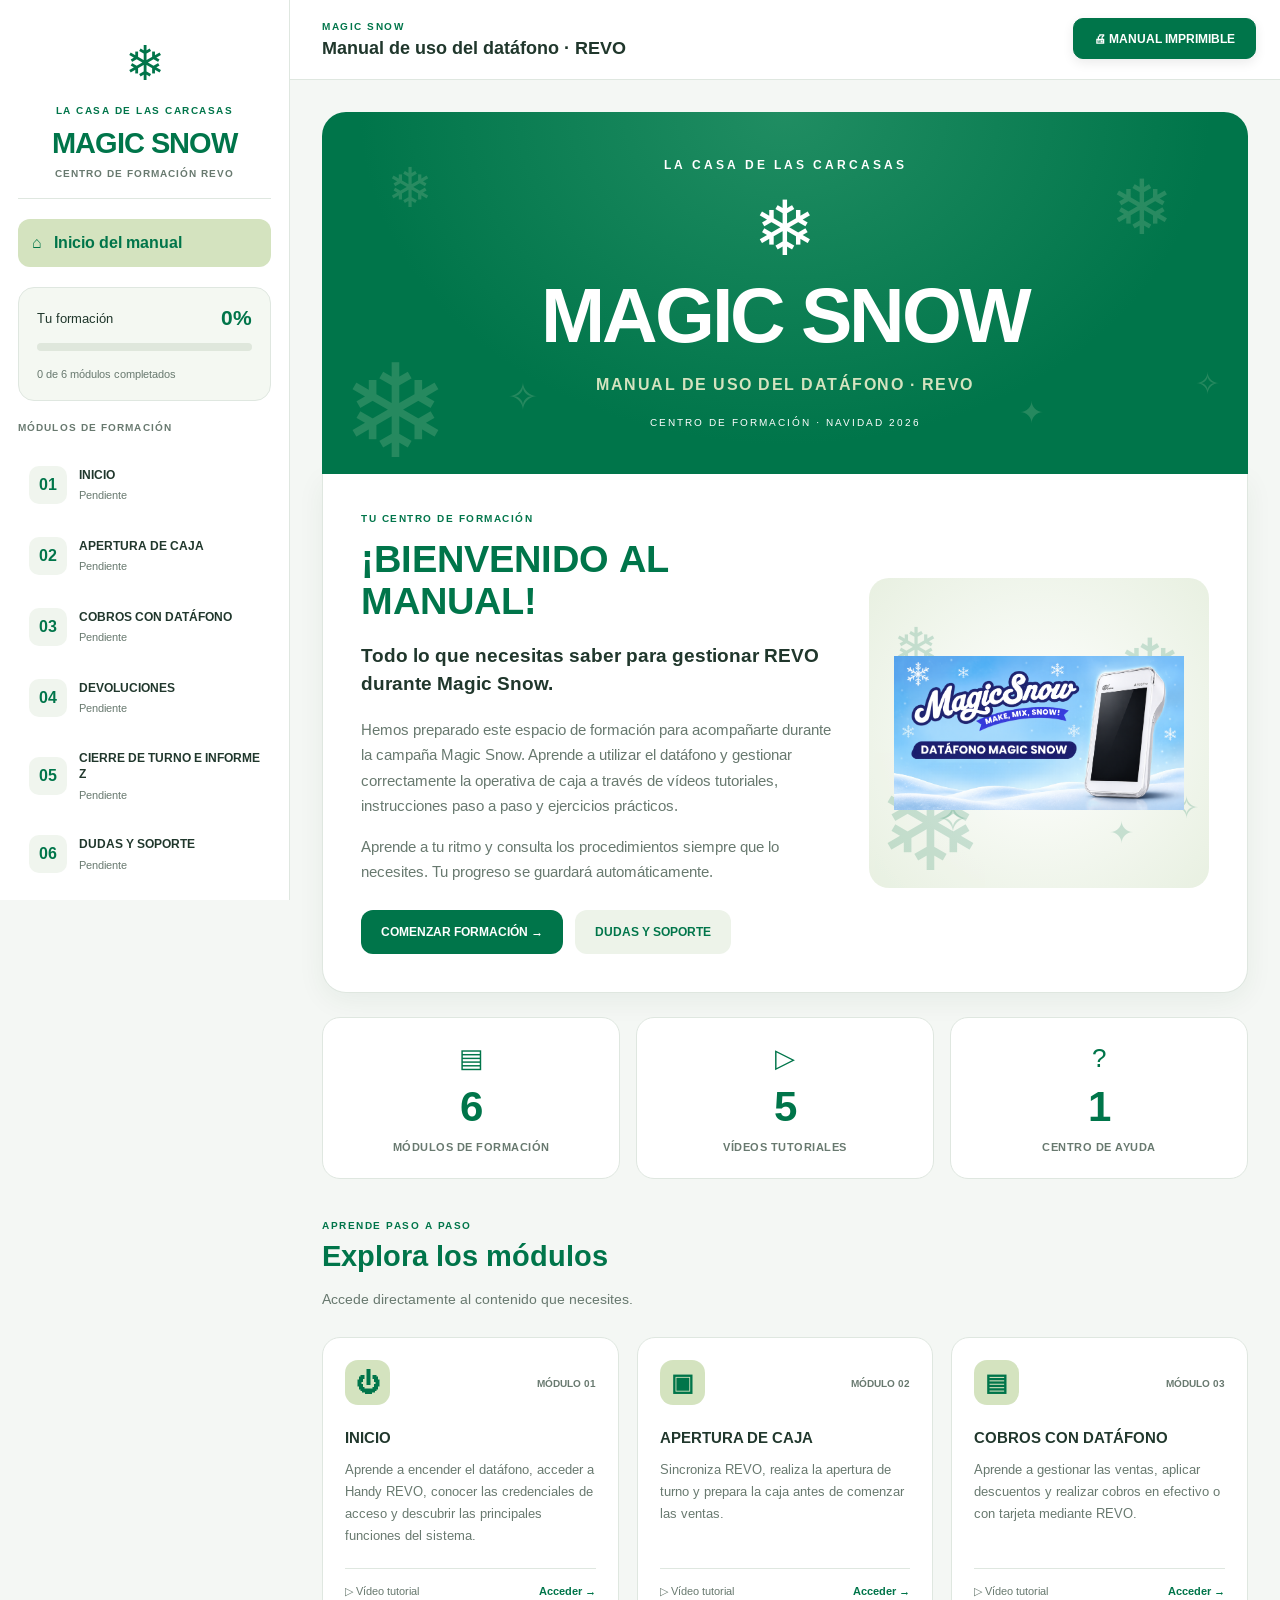
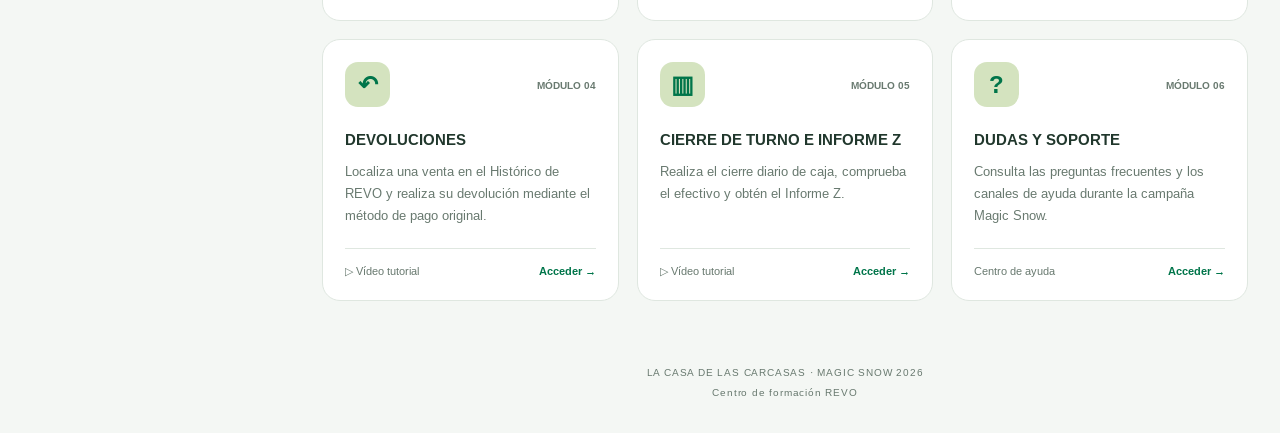
==== commit 846d1d66: "Update index.html" ====
--- a/index.html
+++ b/index.html
@@ -1,19 +1,30 @@
 
 <!DOCTYPE html>
 <html lang="es">
+
 <head>
+
   <meta charset="UTF-8">
-  <meta name="viewport" content="width=device-width, initial-scale=1.0">
+
+  <meta name="viewport"
+        content="width=device-width, initial-scale=1.0">
+
   <meta name="theme-color" content="#00754A">
 
   <title>MAGIC SNOW | Manual REVO</title>
 
-  <link rel="preconnect" href="https://fonts.googleapis.com">
-  <link rel="preconnect" href="https://fonts.gstatic.com" crossorigin>
-
-  <link href="https://fonts.googleapis.com/css2?family=Arimo:wght@400;500;600;700&display=swap" rel="stylesheet">
-
-  <link rel="stylesheet" href="styles.css?v=3">
+  <link rel="preconnect"
+        href="https://fonts.googleapis.com">
+
+  <link rel="preconnect"
+        href="https://fonts.gstatic.com"
+        crossorigin>
+
+  <link href="https://fonts.googleapis.com/css2?family=Arimo:wght@400;500;600;700&display=swap"
+        rel="stylesheet">
+
+  <link rel="stylesheet" href="./styles.css?v=3">
+
 </head>
 
 <body>
@@ -45,12 +56,17 @@
       <div class="progress-card">
 
         <div class="progress-header">
+
           <span>Tu formación</span>
+
           <strong id="progressPercent">0%</strong>
+
         </div>
 
         <div class="progress-track">
+
           <div id="progressFill"></div>
+
         </div>
 
         <small id="progressCount">
@@ -66,9 +82,13 @@
       <nav id="navigation"></nav>
 
       <div class="sidebar-footer">
+
         ❄ MAGIC SNOW · NAVIDAD 2026
+
         <br>
+
         La Casa de las Carcasas
+
       </div>
 
     </aside>
@@ -87,8 +107,15 @@
         </button>
 
         <div>
-          <span class="eyebrow">MAGIC SNOW</span>
-          <h2>Manual de uso del datáfono · REVO</h2>
+
+          <span class="eyebrow">
+            MAGIC SNOW
+          </span>
+
+          <h2>
+            Manual de uso del datáfono · REVO
+          </h2>
+
         </div>
 
         <span class="header-tag">
@@ -100,69 +127,96 @@
       <main id="content" tabindex="-1"></main>
 
       <footer class="main-footer">
+
         LA CASA DE LAS CARCASAS · MAGIC SNOW 2026
+
         <br>
+
         Centro de formación REVO
+
       </footer>
 
     </div>
 
   </div>
 
-  <script src="content.js?v=3"></script>
-  <script src="script.js?v=3"></script>
-<!-- BOTÓN MANUAL IMPRIMIBLE -->
-
-<a href="./manual.html"
-   class="print-manual-button"
-   target="_blank"
-   rel="noopener">
-
-  🖨 MANUAL IMPRIMIBLE
-
-</a>
-
-<style>
-
-.print-manual-button {
-  position: fixed;
-  top: 18px;
-  right: 24px;
-  z-index: 999;
-  display: inline-flex;
-  align-items: center;
-  justify-content: center;
-  gap: 8px;
-  padding: 12px 20px;
-  background: #00754A;
-  color: #FFFFFF;
-  border: 1px solid #00754A;
-  border-radius: 10px;
-  font-family: Arimo, Arial, sans-serif;
-  font-size: 12px;
-  font-weight: 700;
-  text-decoration: none;
-  box-shadow: 0 4px 12px #00000015;
-  transition: all .2s ease;
-}
-
-.print-manual-button:hover {
-  background: #D4E3BF;
-  color: #00754A;
-}
-
-@media (max-width: 768px) {
-
-  .print-manual-button {
-    top: auto;
-    bottom: 20px;
-    right: 16px;
-    font-size: 11px;
-    padding: 12px 16px;
-  }
-
-}
-
-</style>
+  <!-- BOTÓN MANUAL IMPRIMIBLE -->
+
+  <a
+    href="./manual.html"
+    class="print-manual-button"
+    target="_blank"
+    rel="noopener"
+  >
+
+    🖨 MANUAL IMPRIMIBLE
+
+  </a>
+
+  <style>
+
+    .print-manual-button {
+
+      position: fixed;
+      top: 18px;
+      right: 24px;
+      z-index: 999;
+
+      display: inline-flex;
+      align-items: center;
+      justify-content: center;
+      gap: 8px;
+
+      padding: 12px 20px;
+
+      background: #00754A;
+      color: #FFFFFF;
+
+      border: 1px solid #00754A;
+      border-radius: 10px;
+
+      font-family: Arimo, Arial, sans-serif;
+      font-size: 12px;
+      font-weight: 700;
+
+      text-decoration: none;
+
+      box-shadow: 0 4px 12px #00000015;
+
+      transition: all .2s ease;
+
+    }
+
+    .print-manual-button:hover {
+
+      background: #D4E3BF;
+      color: #00754A;
+
+    }
+
+    @media (max-width: 768px) {
+
+      .print-manual-button {
+
+        top: auto;
+        bottom: 20px;
+        right: 16px;
+
+        font-size: 11px;
+        padding: 12px 16px;
+
+      }
+
+    }
+
+  </style>
+
+  <!-- CARGA DE LOS ARCHIVOS JAVASCRIPT -->
+
+  <script src="./content.js?v=20"></script>
+
+  <script src="./script.js?v=20"></script>
+
 </body>
+
 </html>
